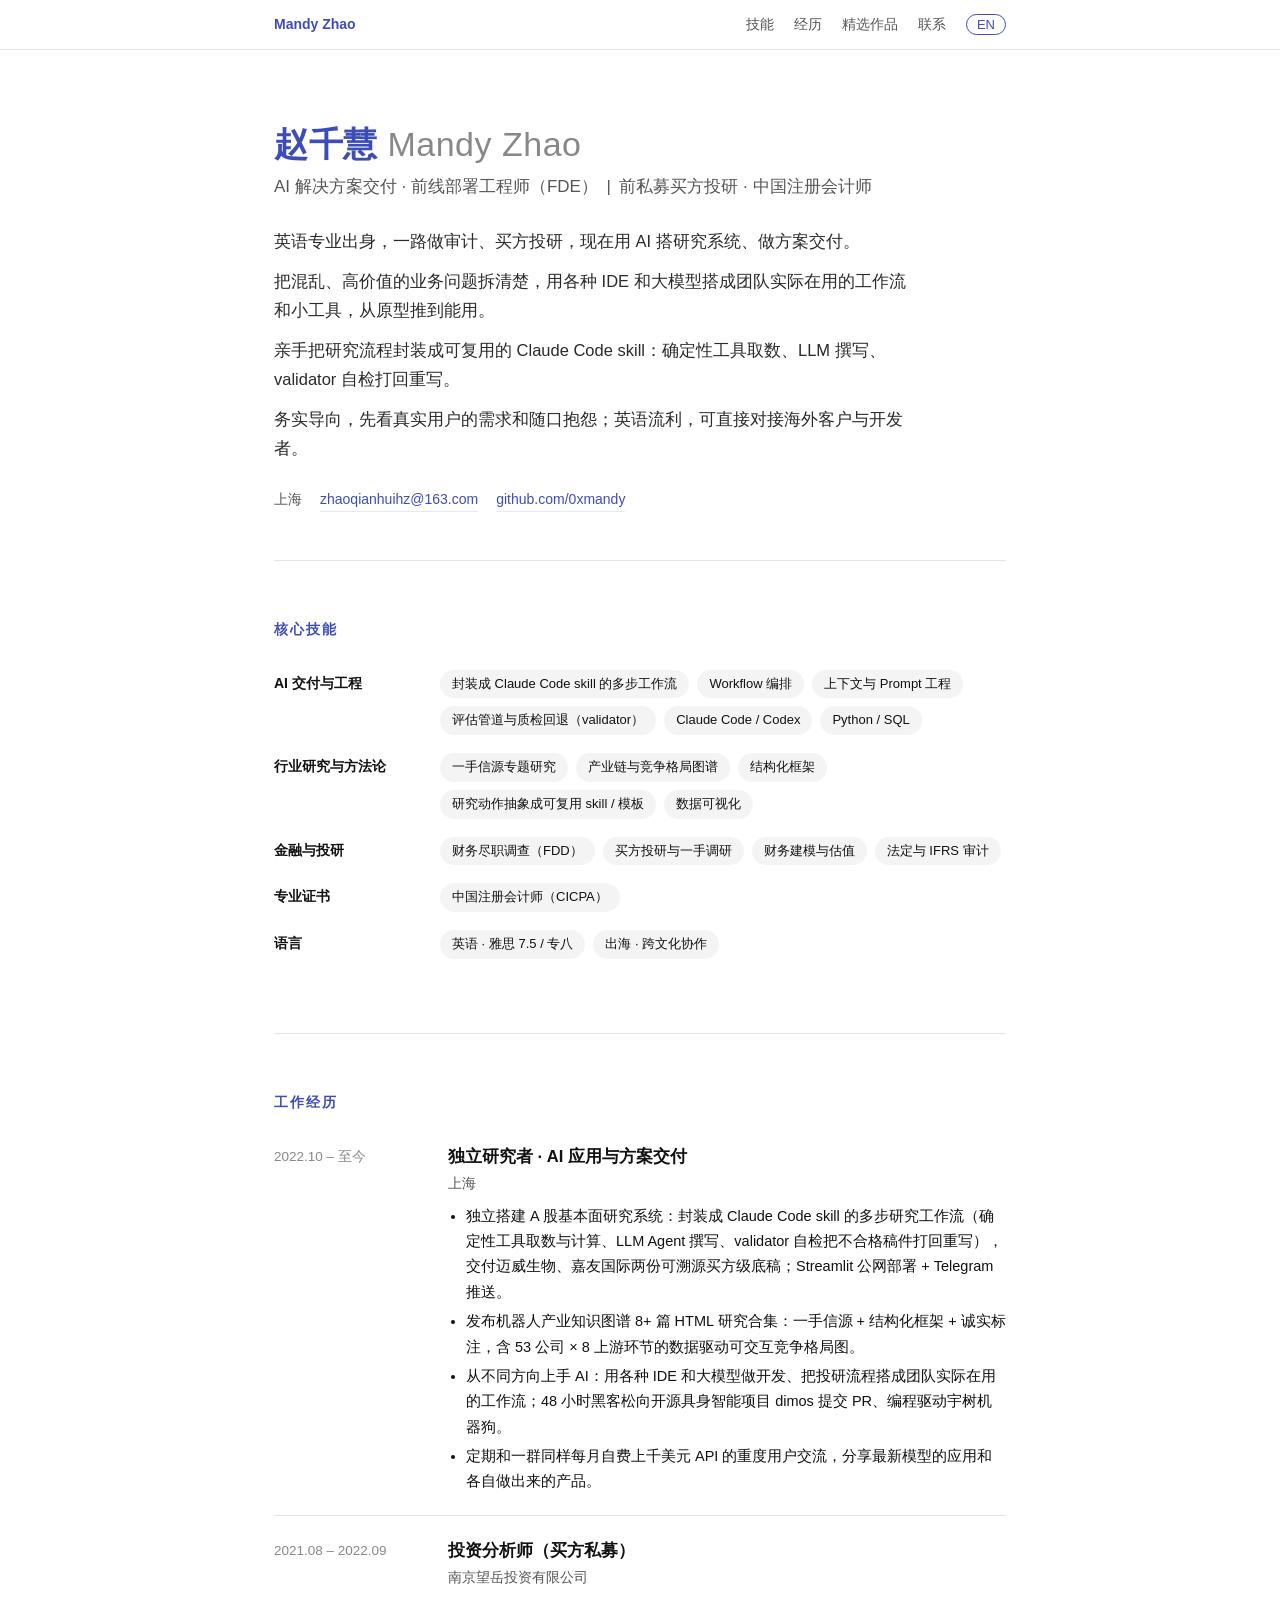
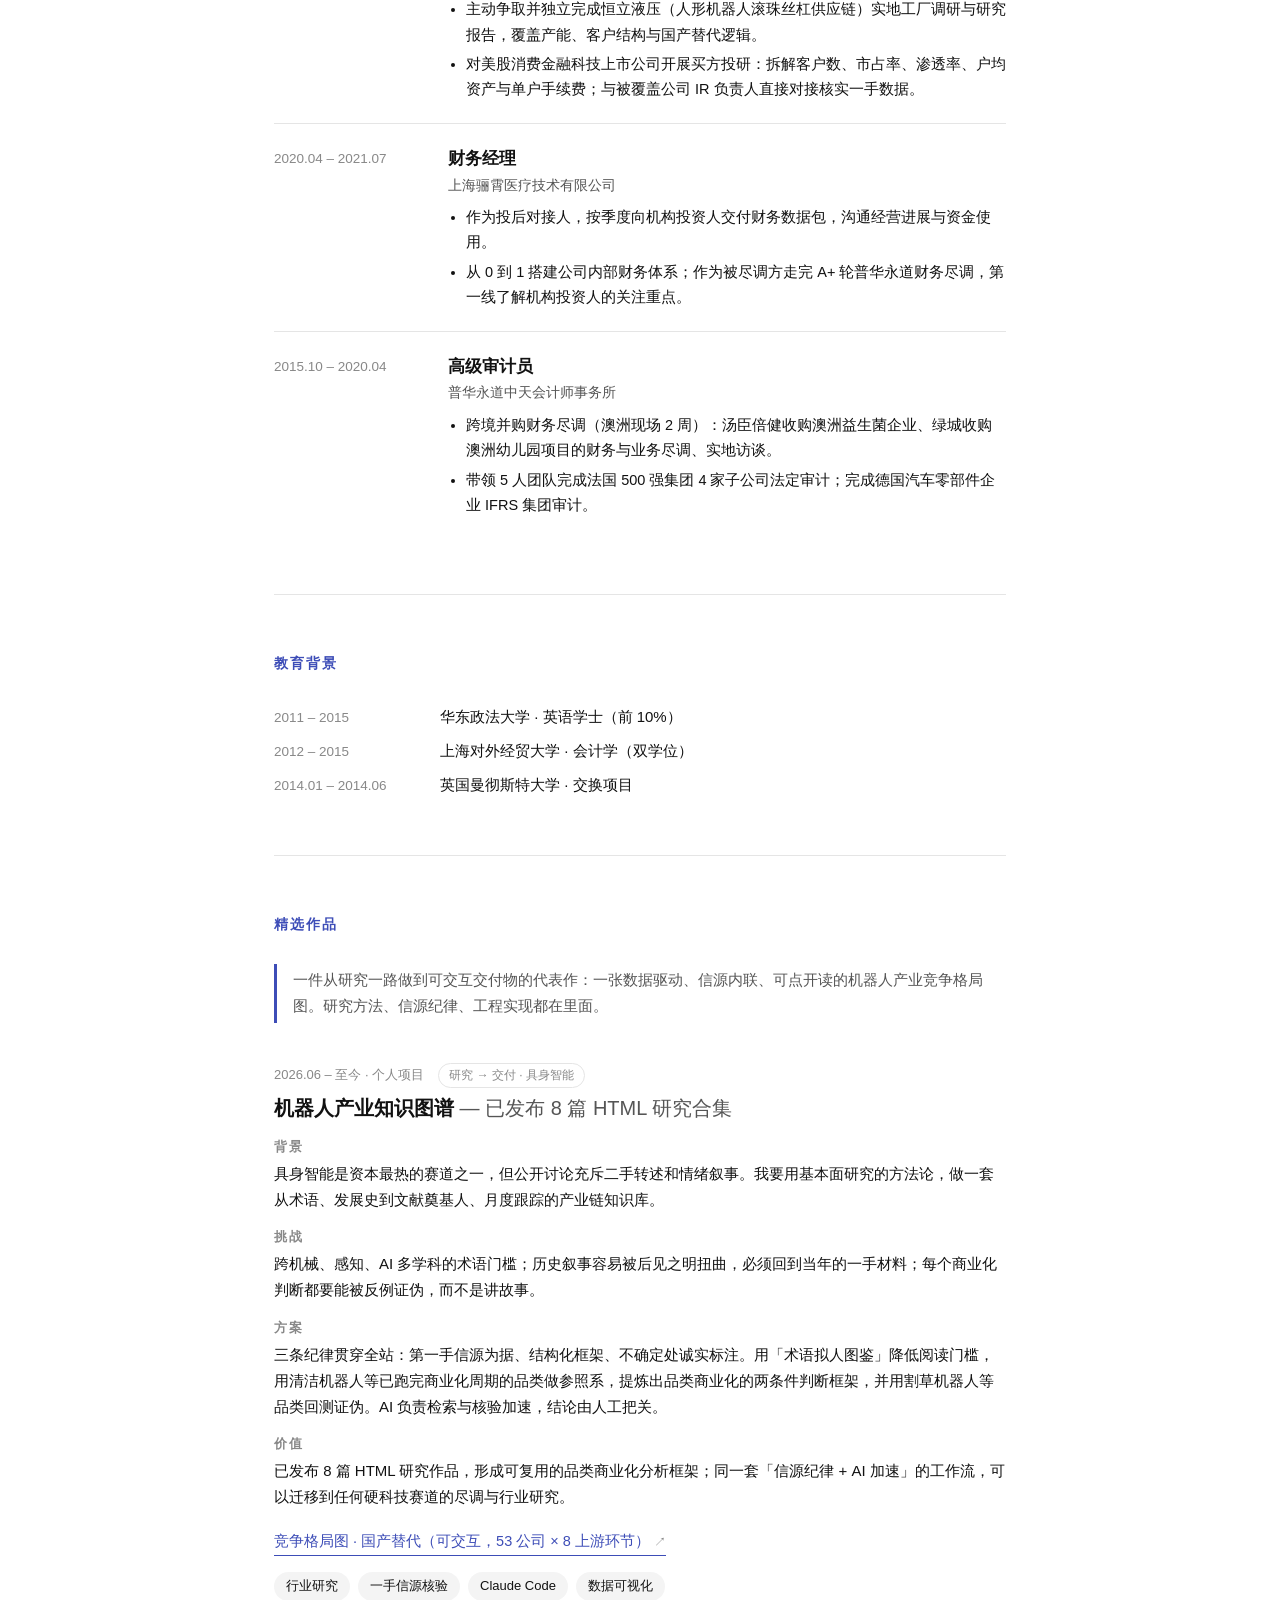
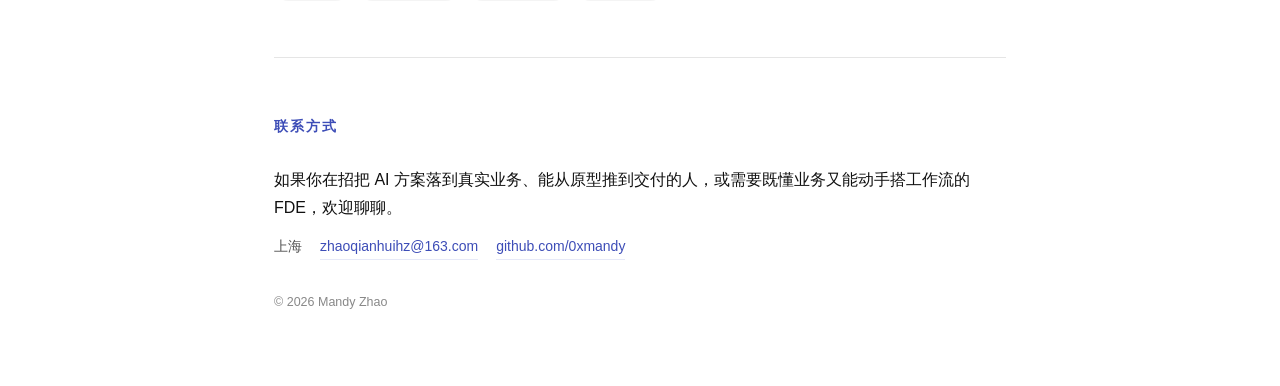
==== fde.html @ 6285a570 "新增 FDE 网页版简历 fde.html：复用现有站骨架/中英切换/Indigo配色，FDE 交付定位，第一段平实陈述，去 crypto/Sign 那条经历" ====
<!DOCTYPE html>
<html lang="zh-CN">
<head>
<meta charset="UTF-8">
<meta name="viewport" content="width=device-width, initial-scale=1.0">
<title>赵千慧 Mandy Zhao — AI 解决方案交付 · 前线部署工程师 FDE</title>
<meta name="description" content="赵千慧 Mandy Zhao — AI 解决方案交付 · 前线部署工程师（FDE） · 中国注册会计师 · 前私募买方投研，把混乱高价值的业务问题落成可交付、可溯源的 AI 方案。">
<style>
  :root {
    --ink: #111;
    --sub: #555;
    --faint: #888;
    --line: #e5e5e5;
    --bg: #fff;
    --chip-bg: #f4f4f4;
    --accent: #3d4db7;
    --accent-soft: #e6e9f7;
  }
  * { margin: 0; padding: 0; box-sizing: border-box; }
  html { scroll-behavior: smooth; }
  body {
    font-family: -apple-system, BlinkMacSystemFont, "Segoe UI", "PingFang SC", "Hiragino Sans GB", "Microsoft YaHei", sans-serif;
    color: var(--ink);
    background: var(--bg);
    line-height: 1.75;
    font-size: 16px;
  }
  /* ---- bilingual toggle ---- */
  body.lang-zh .en { display: none; }
  body.lang-en .zh { display: none; }
  body.lang-en { line-height: 1.6; }

  .wrap { max-width: 780px; margin: 0 auto; padding: 0 24px; }

  /* ---- nav ---- */
  nav {
    position: sticky; top: 0; z-index: 10;
    background: rgba(255,255,255,.92);
    backdrop-filter: blur(8px);
    border-bottom: 1px solid var(--line);
  }
  .nav-inner {
    max-width: 780px; margin: 0 auto; padding: 12px 24px;
    display: flex; align-items: center; gap: 20px;
    font-size: 14px;
  }
  .nav-inner a { color: var(--sub); text-decoration: none; }
  .nav-inner a:hover { color: var(--ink); }
  .nav-name { font-weight: 700; color: var(--ink) !important; margin-right: auto; }
  #langBtn {
    border: 1px solid var(--ink); background: none; cursor: pointer;
    font-size: 13px; padding: 2px 10px; border-radius: 999px;
    font-family: inherit; color: var(--ink);
  }
  #langBtn:hover { background: var(--ink); color: #fff; }

  /* ---- hero ---- */
  header.hero { padding: 72px 0 48px; border-bottom: 1px solid var(--line); }
  .hero h1 { font-size: 34px; letter-spacing: .5px; line-height: 1.3; }
  .hero .role { font-size: 17px; color: var(--sub); margin-top: 6px; }
  .hero .hook { margin-top: 28px; font-size: 21px; font-weight: 650; line-height: 1.5; max-width: 620px; }
  .hero .lines { margin-top: 18px; max-width: 620px; }
  .hero .lines p { margin-top: 6px; font-size: 15.5px; color: var(--sub); }
  .hero .lines p strong { color: var(--ink); font-weight: 600; }
  .contact { margin-top: 24px; font-size: 14px; color: var(--sub); display: flex; flex-wrap: wrap; gap: 8px 18px; }
  .contact a { color: var(--ink); text-decoration: none; border-bottom: 1px solid var(--line); }
  .contact a:hover { border-bottom-color: var(--ink); }

  /* ---- sections ---- */
  section { padding: 56px 0; border-bottom: 1px solid var(--line); }
  h2 { font-size: 14px; font-weight: 700; letter-spacing: 2px; text-transform: uppercase; color: var(--faint); margin-bottom: 28px; }

  /* ---- skills ---- */
  .skill-group { display: flex; gap: 16px; margin-bottom: 18px; align-items: baseline; }
  .skill-label { flex: 0 0 150px; font-size: 14px; font-weight: 600; }
  .chips { display: flex; flex-wrap: wrap; gap: 8px; }
  .chip {
    font-size: 13px; background: var(--chip-bg); border-radius: 999px;
    padding: 3px 12px; color: var(--ink); white-space: nowrap;
  }

  /* ---- portfolio ---- */
  .portfolio-note {
    font-size: 14.5px; color: var(--sub); font-style: normal;
    border-left: 3px solid var(--ink); padding: 4px 0 4px 16px; margin-bottom: 40px;
  }
  .case { margin-bottom: 48px; }
  .case:last-child { margin-bottom: 0; }
  .case-head { display: flex; align-items: baseline; gap: 14px; flex-wrap: wrap; }
  .case-num { font-size: 13px; color: var(--faint); font-variant-numeric: tabular-nums; letter-spacing: 1px; }
  .case-date { font-size: 13px; color: var(--faint); }
  .case-cat { font-size: 12px; color: var(--faint); border: 1px solid var(--line); border-radius: 999px; padding: 1px 10px; }
  .case h3 { font-size: 20px; margin-top: 6px; line-height: 1.45; }
  .case h3 .metric { color: var(--sub); font-weight: 400; }
  .case dl { margin-top: 14px; }
  .case dt {
    font-size: 12.5px; font-weight: 700; letter-spacing: 1.5px; color: var(--faint);
    margin-top: 14px;
  }
  .case dd { margin-top: 2px; font-size: 15px; }
  .case .tags { margin-top: 16px; display: flex; flex-wrap: wrap; gap: 8px; }
  .case .reports { margin-top: 18px; display: flex; flex-wrap: wrap; gap: 10px 22px; }
  .case .reports a {
    font-size: 14.5px; color: var(--ink); text-decoration: none;
    border-bottom: 1px solid var(--ink); padding-bottom: 1px;
  }
  .case .reports a:hover { color: var(--sub); border-bottom-color: var(--sub); }
  .case .reports a .arrow { color: var(--faint); font-size: 12px; }

  /* ---- experience timeline ---- */
  .job { display: flex; gap: 24px; padding: 20px 0; border-top: 1px solid var(--line); }
  .job:first-of-type { border-top: none; padding-top: 0; }
  .job-date { flex: 0 0 150px; font-size: 13.5px; color: var(--faint); font-variant-numeric: tabular-nums; padding-top: 3px; }
  .job-body h3 { font-size: 16.5px; }
  .job-body .org { font-size: 14px; color: var(--sub); }
  .job-body ul { margin-top: 8px; padding-left: 18px; font-size: 14.5px; color: var(--ink); }
  .job-body li { margin-top: 4px; }

  /* ---- education ---- */
  .edu { font-size: 15px; margin-top: 8px; display: flex; gap: 16px; }
  .edu .date { flex: 0 0 150px; font-size: 13.5px; color: var(--faint); padding-top: 2px; font-variant-numeric: tabular-nums; }

  /* ---- footer ---- */
  footer { padding: 56px 0 72px; }
  footer .contact { margin-top: 12px; }
  footer .fin { margin-top: 32px; font-size: 12.5px; color: var(--faint); }

  @media (max-width: 640px) {
    .hero h1 { font-size: 27px; }
    .skill-group { flex-direction: column; gap: 6px; }
    .skill-label { flex: none; }
    .job { flex-direction: column; gap: 4px; }
    .job-date, .edu .date { flex: none; }
    .edu { flex-direction: column; gap: 2px; }
    .nav-inner { gap: 12px; font-size: 13px; overflow-x: auto; }
  }

  /* ---- indigo accent + flat intro (2026-07-18) ---- */
  .hero h1 { color: var(--accent); }
  .nav-name { color: var(--accent) !important; }
  h2 { color: var(--accent); }
  .contact a { color: var(--accent); border-bottom-color: var(--accent-soft); }
  .contact a:hover { border-bottom-color: var(--accent); }
  .nav-inner a:hover { color: var(--accent); }
  .portfolio-note { border-left-color: var(--accent); }
  .case .reports a { color: var(--accent); border-bottom-color: var(--accent); }
  .case .reports a:hover { color: var(--sub); border-bottom-color: var(--sub); }
  #langBtn { border-color: var(--accent); color: var(--accent); }
  #langBtn:hover { background: var(--accent); color: #fff; }
  .hero .intro { margin-top: 26px; max-width: 640px; }
  .hero .intro p { margin-top: 11px; font-size: 16.5px; color: #2a2a2a; }
  .hero .intro p strong { color: var(--accent); font-weight: 600; }
</style>
</head>
<body class="lang-zh">

<nav>
  <div class="nav-inner">
    <a href="#top" class="nav-name">Mandy Zhao</a>
    <a href="#skills"><span class="zh">技能</span><span class="en">Skills</span></a>
    <a href="#experience"><span class="zh">经历</span><span class="en">Experience</span></a>
    <a href="#portfolio"><span class="zh">精选作品</span><span class="en">Work</span></a>
    <a href="#contact"><span class="zh">联系</span><span class="en">Contact</span></a>
    <button id="langBtn" onclick="toggleLang()">EN</button>
  </div>
</nav>

<div class="wrap" id="top">

  <!-- ================= HERO ================= -->
  <header class="hero">
    <h1><span class="zh">赵千慧</span><span class="en">Mandy Zhao</span> <span style="color:var(--faint);font-weight:400"><span class="zh">Mandy Zhao</span><span class="en">(Qianhui)</span></span></h1>
    <p class="role">
      <span class="zh">AI 解决方案交付 · 前线部署工程师（FDE）&ensp;|&ensp;前私募买方投研 · 中国注册会计师</span>
      <span class="en">AI Solution Delivery · Forward-Deployed Engineer (FDE)&ensp;|&ensp;ex-PE Buy-Side Research · CPA (China)</span>
    </p>
    <div class="intro">
      <p>
        <span class="zh">英语专业出身，一路做审计、买方投研，现在用 AI 搭研究系统、做方案交付。</span>
        <span class="en">An English major who moved from audit and buy-side research into building research systems and delivering AI solutions.</span>
      </p>
      <p>
        <span class="zh">把混乱、高价值的业务问题拆清楚，用各种 IDE 和大模型搭成团队实际在用的工作流和小工具，从原型推到能用。</span>
        <span class="en">I break messy, high-value business problems down, and use various IDEs and LLMs to build workflows and small tools a team actually uses — from prototype to something usable.</span>
      </p>
      <p>
        <span class="zh">亲手把研究流程封装成可复用的 Claude Code skill：确定性工具取数、LLM 撰写、validator 自检打回重写。</span>
        <span class="en">I package research processes into reusable Claude Code skills: deterministic tools for data, LLM agents for drafting, and a validator that sends weak drafts back for rewrite.</span>
      </p>
      <p>
        <span class="zh">务实导向，先看真实用户的需求和随口抱怨；英语流利，可直接对接海外客户与开发者。</span>
        <span class="en">Pragmatic by default — I start from real users' needs and offhand gripes; fluent English, engaging overseas clients and developers directly.</span>
      </p>
    </div>
    <div class="contact">
      <span><span class="zh">上海</span><span class="en">Shanghai</span></span>
      <a class="email-link" data-u="zhaoqianhuihz" data-d="163.com" href="#">zhaoqianhuihz (at) 163 (dot) com</a>
      <a href="https://github.com/0xmandy" target="_blank" rel="noopener">github.com/0xmandy</a>
    </div>
  </header>

  <!-- ================= SKILLS ================= -->
  <section id="skills">
    <h2><span class="zh">核心技能</span><span class="en">Core Skills</span></h2>
    <div class="skill-group">
      <div class="skill-label"><span class="zh">AI 交付与工程</span><span class="en">AI Delivery &amp; Engineering</span></div>
      <div class="chips">
        <span class="chip"><span class="zh">封装成 Claude Code skill 的多步工作流</span><span class="en">Multi-Step Workflows as Claude Code Skills</span></span>
        <span class="chip"><span class="zh">Workflow 编排</span><span class="en">Workflow Orchestration</span></span>
        <span class="chip"><span class="zh">上下文与 Prompt 工程</span><span class="en">Context &amp; Prompt Engineering</span></span>
        <span class="chip"><span class="zh">评估管道与质检回退（validator）</span><span class="en">Eval Pipelines &amp; Quality Gates (validator)</span></span>
        <span class="chip">Claude Code / Codex</span>
        <span class="chip">Python / SQL</span>
      </div>
    </div>
    <div class="skill-group">
      <div class="skill-label"><span class="zh">行业研究与方法论</span><span class="en">Research &amp; Methodology</span></div>
      <div class="chips">
        <span class="chip"><span class="zh">一手信源专题研究</span><span class="en">First-Hand Thematic Research</span></span>
        <span class="chip"><span class="zh">产业链与竞争格局图谱</span><span class="en">Industry-Chain &amp; Landscape Mapping</span></span>
        <span class="chip"><span class="zh">结构化框架</span><span class="en">Structured Frameworks</span></span>
        <span class="chip"><span class="zh">研究动作抽象成可复用 skill / 模板</span><span class="en">Research → Reusable Skills / Templates</span></span>
        <span class="chip"><span class="zh">数据可视化</span><span class="en">Data Visualization</span></span>
      </div>
    </div>
    <div class="skill-group">
      <div class="skill-label"><span class="zh">金融与投研</span><span class="en">Finance &amp; Research</span></div>
      <div class="chips">
        <span class="chip"><span class="zh">财务尽职调查（FDD）</span><span class="en">Financial Due Diligence (FDD)</span></span>
        <span class="chip"><span class="zh">买方投研与一手调研</span><span class="en">Buy-Side Research &amp; Field Work</span></span>
        <span class="chip"><span class="zh">财务建模与估值</span><span class="en">Financial Modeling &amp; Valuation</span></span>
        <span class="chip"><span class="zh">法定与 IFRS 审计</span><span class="en">Statutory &amp; IFRS Audit</span></span>
      </div>
    </div>
    <div class="skill-group">
      <div class="skill-label"><span class="zh">专业证书</span><span class="en">Certification</span></div>
      <div class="chips">
        <span class="chip"><span class="zh">中国注册会计师（CICPA）</span><span class="en">CPA (China / CICPA)</span></span>
      </div>
    </div>
    <div class="skill-group">
      <div class="skill-label"><span class="zh">语言</span><span class="en">Languages</span></div>
      <div class="chips">
        <span class="chip"><span class="zh">英语 · 雅思 7.5 / 专八</span><span class="en">English · IELTS 7.5 / TEM-8</span></span>
        <span class="chip"><span class="zh">出海 · 跨文化协作</span><span class="en">Going-Global · Cross-Cultural</span></span>
      </div>
    </div>
  </section>

  <!-- ================= EXPERIENCE ================= -->
  <section id="experience">
    <h2><span class="zh">工作经历</span><span class="en">Experience</span></h2>

    <div class="job">
      <div class="job-date">2022.10 – <span class="zh">至今</span><span class="en">Present</span></div>
      <div class="job-body">
        <h3><span class="zh">独立研究者 · AI 应用与方案交付</span><span class="en">Independent Researcher · Applied AI &amp; Solution Delivery</span></h3>
        <div class="org"><span class="zh">上海</span><span class="en">Shanghai</span></div>
        <ul>
          <li><span class="zh">独立搭建 A 股基本面研究系统：封装成 Claude Code skill 的多步研究工作流（确定性工具取数与计算、LLM Agent 撰写、validator 自检把不合格稿件打回重写），交付迈威生物、嘉友国际两份可溯源买方级底稿；Streamlit 公网部署 + Telegram 推送。</span><span class="en">Built an A-share fundamental research system solo — a multi-step workflow packaged as Claude Code skills (deterministic tools for data & computation, LLM agents for drafting, a validator that sends substandard drafts back for rewrite), delivering two traceable buy-side fact sheets (Mabwell, Jiayou International); deployed on a public Streamlit dashboard with Telegram push.</span></li>
          <li><span class="zh">发布机器人产业知识图谱 8+ 篇 HTML 研究合集：一手信源 + 结构化框架 + 诚实标注，含 53 公司 × 8 上游环节的数据驱动可交互竞争格局图。</span><span class="en">Published 8+ HTML research pieces on the robotics industry knowledge atlas — first-hand sources, structured frameworks, honest flagging — including a data-driven interactive competitive-landscape map (53 companies × 8 upstream segments).</span></li>
          <li><span class="zh">从不同方向上手 AI：用各种 IDE 和大模型做开发、把投研流程搭成团队实际在用的工作流；48 小时黑客松向开源具身智能项目 dimos 提交 PR、编程驱动宇树机器狗。</span><span class="en">Approach AI from several angles — build with various IDEs and LLMs, turn research processes into workflows a team actually uses; contributed a PR to open-source embodied-AI project dimos at a 48-hour hackathon, programming a Unitree robot dog.</span></li>
          <li><span class="zh">定期和一群同样每月自费上千美元 API 的重度用户交流，分享最新模型的应用和各自做出来的产品。</span><span class="en">Regularly trade notes with a group of heavy users who, like me, spend over US$1,000/month on API out of pocket — sharing applications of the latest models and the products each of us builds.</span></li>
        </ul>
      </div>
    </div>

    <div class="job">
      <div class="job-date">2021.08 – 2022.09</div>
      <div class="job-body">
        <h3><span class="zh">投资分析师（买方私募）</span><span class="en">Investment Analyst (Buy-side PE)</span></h3>
        <div class="org"><span class="zh">南京望岳投资有限公司</span><span class="en">Nanjing Wangyue Investment Co., Ltd.</span></div>
        <ul>
          <li><span class="zh">主动争取并独立完成恒立液压（人形机器人滚珠丝杠供应链）实地工厂调研与研究报告，覆盖产能、客户结构与国产替代逻辑。</span><span class="en">Initiated and independently led factory field research and a full report on Hengli Hydraulic (ball-screw supplier in the humanoid-robot supply chain) — capacity, customer mix, and import-substitution logic.</span></li>
          <li><span class="zh">对美股消费金融科技上市公司开展买方投研：拆解客户数、市占率、渗透率、户均资产与单户手续费；与被覆盖公司 IR 负责人直接对接核实一手数据。</span><span class="en">Buy-side research on a US-listed consumer-fintech firm — client count, market share, penetration, AUA, and per-account commission; worked directly with the company's IR lead to verify first-hand data.</span></li>
        </ul>
      </div>
    </div>

    <div class="job">
      <div class="job-date">2020.04 – 2021.07</div>
      <div class="job-body">
        <h3><span class="zh">财务经理</span><span class="en">Finance Manager</span></h3>
        <div class="org"><span class="zh">上海骊霄医疗技术有限公司</span><span class="en">Shanghai Lixiao Medical Technology Co., Ltd.</span></div>
        <ul>
          <li><span class="zh">作为投后对接人，按季度向机构投资人交付财务数据包，沟通经营进展与资金使用。</span><span class="en">Post-investment liaison — delivered quarterly data packages to institutional investors, reporting operating progress and use of funds.</span></li>
          <li><span class="zh">从 0 到 1 搭建公司内部财务体系；作为被尽调方走完 A+ 轮普华永道财务尽调，第一线了解机构投资人的关注重点。</span><span class="en">Built the finance function from scratch; navigated the company's A+ round PwC FDD from the subject side, seeing first-hand what institutional investors scrutinize.</span></li>
        </ul>
      </div>
    </div>

    <div class="job">
      <div class="job-date">2015.10 – 2020.04</div>
      <div class="job-body">
        <h3><span class="zh">高级审计员</span><span class="en">Senior Auditor</span></h3>
        <div class="org"><span class="zh">普华永道中天会计师事务所</span><span class="en">PricewaterhouseCoopers Zhongtian LLP</span></div>
        <ul>
          <li><span class="zh">跨境并购财务尽调（澳洲现场 2 周）：汤臣倍健收购澳洲益生菌企业、绿城收购澳洲幼儿园项目的财务与业务尽调、实地访谈。</span><span class="en">Cross-border M&amp;A FDD (2 weeks on-site in Australia): financial/business DD and field interviews for BY-Health's probiotics acquisition and Greentown's kindergarten acquisition.</span></li>
          <li><span class="zh">带领 5 人团队完成法国 500 强集团 4 家子公司法定审计；完成德国汽车零部件企业 IFRS 集团审计。</span><span class="en">Led a 5-person team auditing 4 subsidiaries of a French Fortune 500 group; delivered the IFRS group audit of a German automotive-components company.</span></li>
        </ul>
      </div>
    </div>
  </section>

  <!-- ================= EDUCATION ================= -->
  <section id="education">
    <h2><span class="zh">教育背景</span><span class="en">Education</span></h2>
    <div class="edu">
      <div class="date">2011 – 2015</div>
      <div><span class="zh">华东政法大学 · 英语学士（前 10%）</span><span class="en">East China University of Political Science and Law · B.A. in English (Top 10%)</span></div>
    </div>
    <div class="edu">
      <div class="date">2012 – 2015</div>
      <div><span class="zh">上海对外经贸大学 · 会计学（双学位）</span><span class="en">Shanghai University of International Business and Economics · B.A. in Accounting (Dual Degree)</span></div>
    </div>
    <div class="edu">
      <div class="date">2014.01 – 2014.06</div>
      <div><span class="zh">英国曼彻斯特大学 · 交换项目</span><span class="en">University of Manchester, UK · Exchange Programme</span></div>
    </div>
  </section>

  <!-- ================= PORTFOLIO ================= -->
  <section id="portfolio">
    <h2><span class="zh">精选作品</span><span class="en">Selected Work</span></h2>

    <p class="portfolio-note">
      <span class="zh">一件从研究一路做到可交互交付物的代表作：一张数据驱动、信源内联、可点开读的机器人产业竞争格局图。研究方法、信源纪律、工程实现都在里面。</span>
      <span class="en">One representative piece taken all the way from research to a shipped interactive artifact: a data-driven, source-inlined, clickable map of the robotics industry's competitive landscape — research method, source discipline, and engineering in one.</span>
    </p>

    <!-- 机器人产业知识图谱（唯一精选作品） -->
    <article class="case">
      <div class="case-head">
        <span class="case-date">2026.06 – <span class="zh">至今</span><span class="en">Present</span> · <span class="zh">个人项目</span><span class="en">Personal Project</span></span>
        <span class="case-cat"><span class="zh">研究 → 交付 · 具身智能</span><span class="en">Research → Delivery · Embodied AI</span></span>
      </div>
      <h3>
        <span class="zh">机器人产业知识图谱 <span class="metric">— 已发布 8 篇 HTML 研究合集</span></span>
        <span class="en">Robotics Industry Knowledge Atlas <span class="metric">— 8 published HTML research pieces</span></span>
      </h3>
      <dl>
        <dt><span class="zh">背景</span><span class="en">BACKGROUND</span></dt>
        <dd>
          <span class="zh">具身智能是资本最热的赛道之一，但公开讨论充斥二手转述和情绪叙事。我要用基本面研究的方法论，做一套从术语、发展史到文献奠基人、月度跟踪的产业链知识库。</span>
          <span class="en">Embodied AI is one of the hottest sectors in venture capital, yet public discussion is full of second-hand retellings and hype. I set out to apply fundamental-research methodology to build an industry knowledge base spanning terminology, category histories, foundational literature, and monthly tracking.</span>
        </dd>
        <dt><span class="zh">挑战</span><span class="en">CHALLENGE</span></dt>
        <dd>
          <span class="zh">跨机械、感知、AI 多学科的术语门槛；历史叙事容易被后见之明扭曲，必须回到当年的一手材料；每个商业化判断都要能被反例证伪，而不是讲故事。</span>
          <span class="en">Terminology cuts across mechanics, perception, and AI; historical narratives get distorted by hindsight, so claims must trace back to primary materials from the time; and every commercialization judgment has to survive falsification against counterexamples — not just tell a good story.</span>
        </dd>
        <dt><span class="zh">方案</span><span class="en">SOLUTION</span></dt>
        <dd>
          <span class="zh">三条纪律贯穿全站：第一手信源为据、结构化框架、不确定处诚实标注。用「术语拟人图鉴」降低阅读门槛，用清洁机器人等已跑完商业化周期的品类做参照系，提炼出品类商业化的两条件判断框架，并用割草机器人等品类回测证伪。AI 负责检索与核验加速，结论由人工把关。</span>
          <span class="en">Three disciplines run through the whole site: first-hand sources only, structured frameworks, and honest flagging of uncertainty. A "personified terminology field guide" lowers the reading barrier; categories that have completed their commercialization cycle (e.g. cleaning robots) serve as reference systems, distilled into a two-condition framework for category commercialization — back-tested for falsification against categories like robotic lawn mowers. AI accelerates retrieval and verification; conclusions stay human-vetted.</span>
        </dd>
        <dt><span class="zh">价值</span><span class="en">IMPACT</span></dt>
        <dd>
          <span class="zh">已发布 8 篇 HTML 研究作品，形成可复用的品类商业化分析框架；同一套「信源纪律 + AI 加速」的工作流，可以迁移到任何硬科技赛道的尽调与行业研究。</span>
          <span class="en">Eight HTML research pieces published, plus a reusable framework for analyzing category commercialization; the same "source discipline + AI acceleration" workflow transfers to due diligence and industry research in any hard-tech sector.</span>
        </dd>
      </dl>
      <div class="reports">
        <a href="reports/robotics/competitive-landscape.html" target="_blank" rel="noopener"><span class="zh">竞争格局图 · 国产替代（可交互，53 公司 × 8 上游环节）</span><span class="en">Competitive Landscape · Import Substitution (interactive, 53 companies × 8 upstream nodes)</span> <span class="arrow">↗</span></a>
      </div>
      <div class="tags">
        <span class="chip"><span class="zh">行业研究</span><span class="en">Industry Research</span></span>
        <span class="chip"><span class="zh">一手信源核验</span><span class="en">Primary-Source Verification</span></span>
        <span class="chip">Claude Code</span>
        <span class="chip"><span class="zh">数据可视化</span><span class="en">Data Visualization</span></span>
      </div>
    </article>

  </section>

  <!-- ================= FOOTER / CONTACT ================= -->
  <footer id="contact">
    <h2><span class="zh">联系方式</span><span class="en">Get in Touch</span></h2>
    <p>
      <span class="zh">如果你在招把 AI 方案落到真实业务、能从原型推到交付的人，或需要既懂业务又能动手搭工作流的 FDE，欢迎聊聊。</span>
      <span class="en">If you're hiring someone who lands AI solutions in real business and drives them from prototype to delivery — an FDE who understands the business and can build the workflow hands-on — I'd love to talk.</span>
    </p>
    <div class="contact">
      <span><span class="zh">上海</span><span class="en">Shanghai</span></span>
      <a class="email-link" data-u="zhaoqianhuihz" data-d="163.com" href="#">zhaoqianhuihz (at) 163 (dot) com</a>
      <a href="https://github.com/0xmandy" target="_blank" rel="noopener">github.com/0xmandy</a>
    </div>
    <p class="fin">© 2026 Mandy Zhao</p>
  </footer>

</div>

<script>
// 运行时拼接邮箱：静态源码不含明文地址，规避爬虫抓取
document.querySelectorAll('.email-link').forEach(function (a) {
  var addr = a.dataset.u + '@' + a.dataset.d;
  a.href = 'mailto:' + addr;
  a.textContent = addr;
});

function toggleLang() {
  const body = document.body;
  const btn = document.getElementById('langBtn');
  if (body.classList.contains('lang-zh')) {
    body.classList.replace('lang-zh', 'lang-en');
    btn.textContent = '中';
    document.documentElement.lang = 'en';
  } else {
    body.classList.replace('lang-en', 'lang-zh');
    btn.textContent = 'EN';
    document.documentElement.lang = 'zh-CN';
  }
}
</script>
</body>
</html>
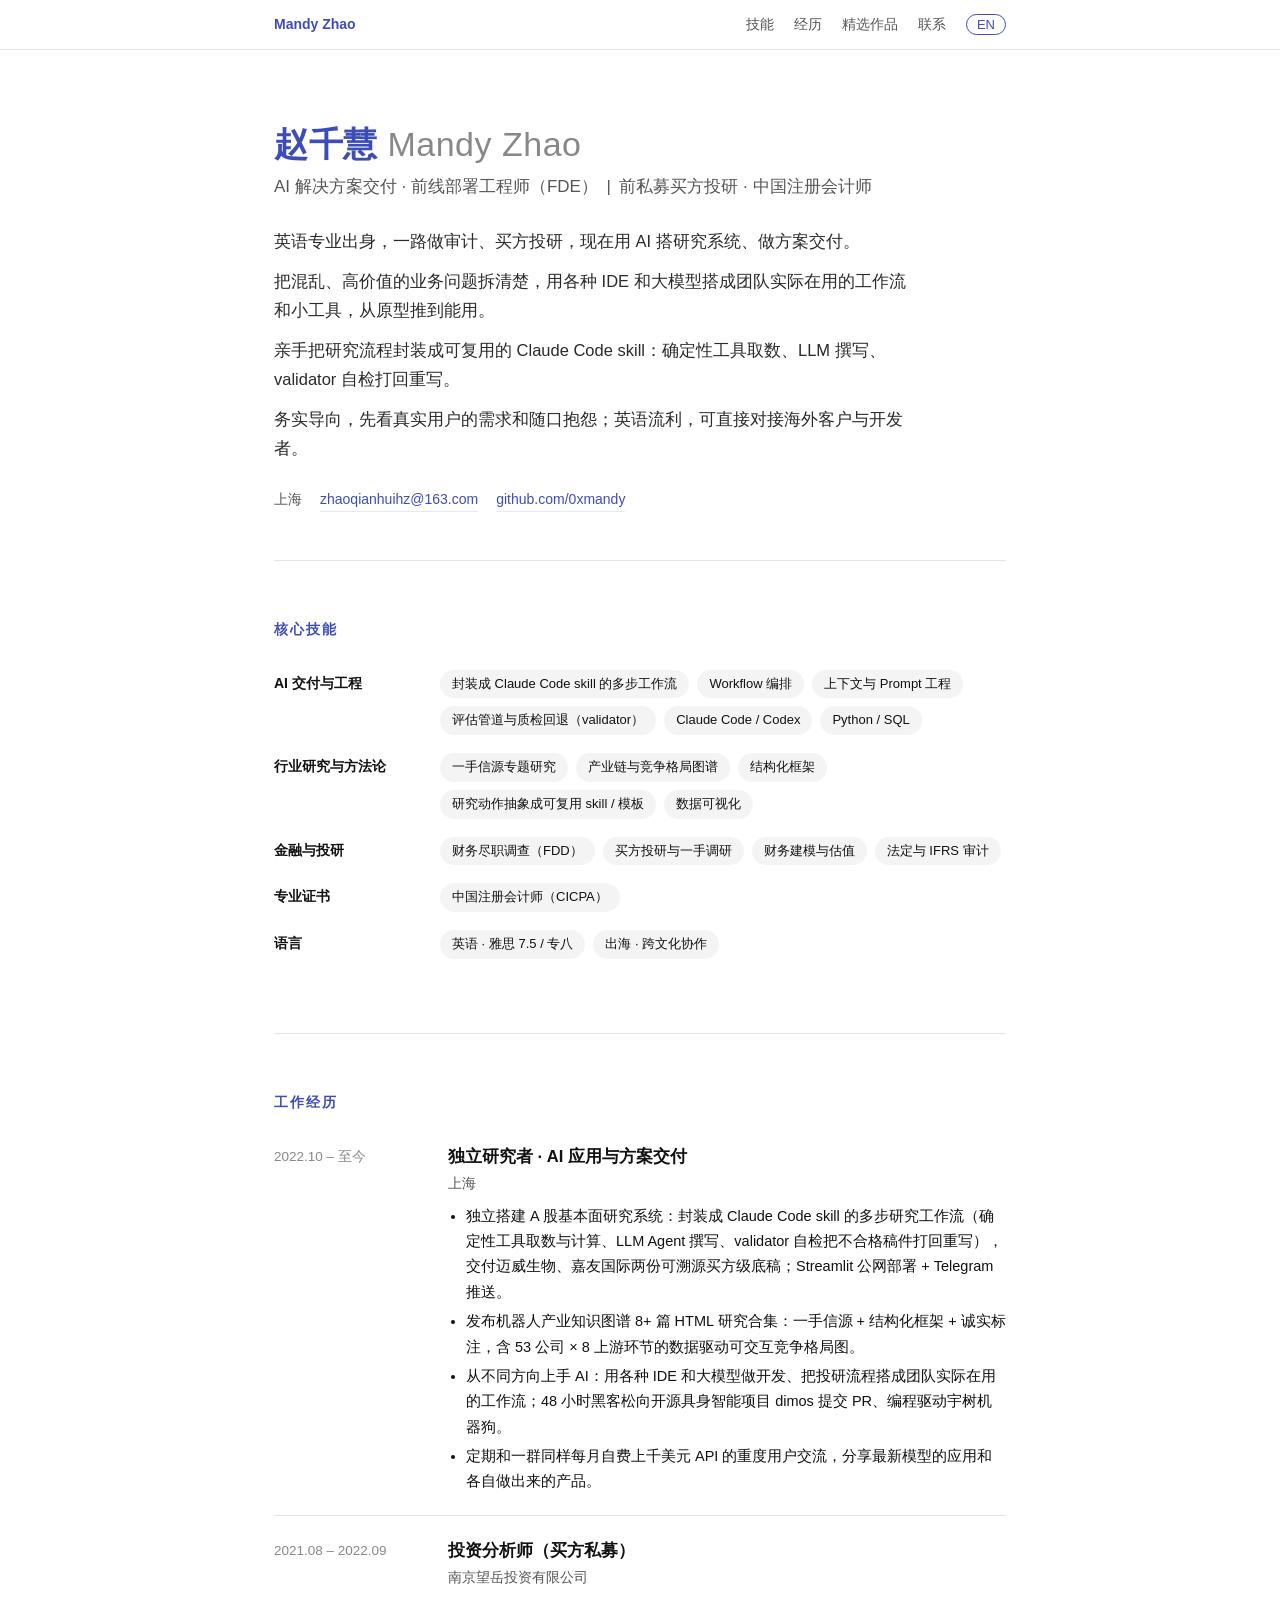
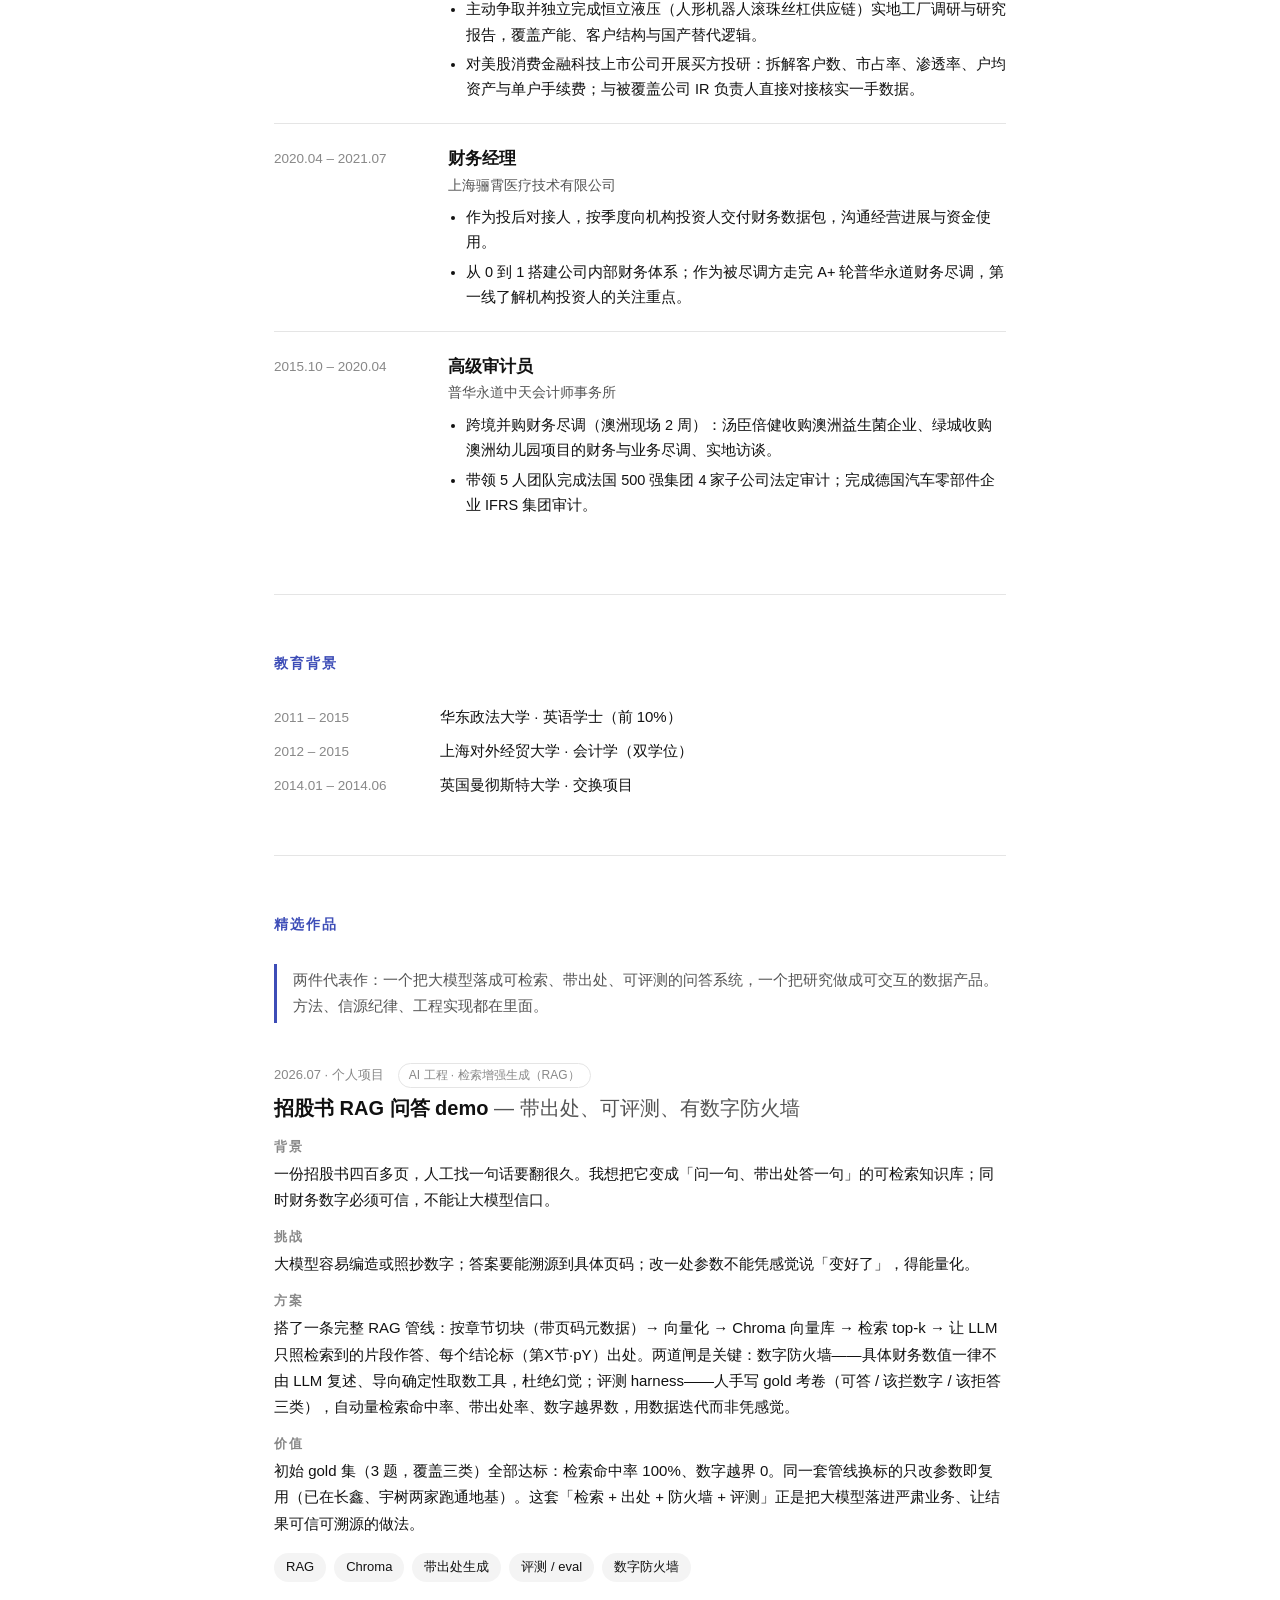
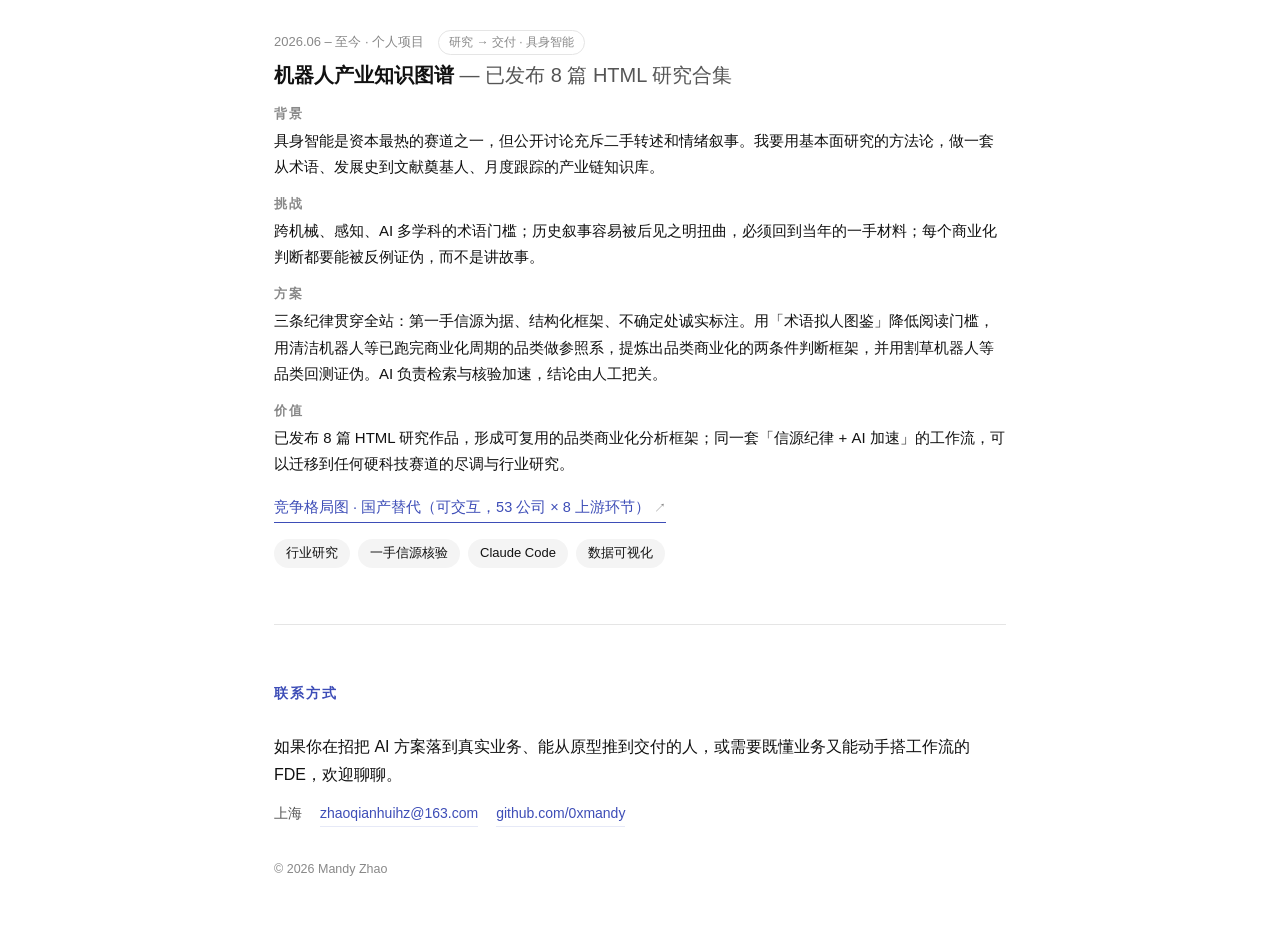
==== commit d199ab86: "fde.html 精选作品加招股书 RAG demo 案例(带出处/数字防火墙/评测harness,gold集3/3,honest MVP scope)" ====
--- a/fde.html
+++ b/fde.html
@@ -324,11 +324,52 @@
     <h2><span class="zh">精选作品</span><span class="en">Selected Work</span></h2>
 
     <p class="portfolio-note">
-      <span class="zh">一件从研究一路做到可交互交付物的代表作：一张数据驱动、信源内联、可点开读的机器人产业竞争格局图。研究方法、信源纪律、工程实现都在里面。</span>
-      <span class="en">One representative piece taken all the way from research to a shipped interactive artifact: a data-driven, source-inlined, clickable map of the robotics industry's competitive landscape — research method, source discipline, and engineering in one.</span>
+      <span class="zh">两件代表作：一个把大模型落成可检索、带出处、可评测的问答系统，一个把研究做成可交互的数据产品。方法、信源纪律、工程实现都在里面。</span>
+      <span class="en">Two representative pieces: one lands an LLM into a retrievable, citation-grounded, measurable Q&amp;A system; the other turns research into an interactive data product — method, source discipline, and engineering in each.</span>
     </p>
 
-    <!-- 机器人产业知识图谱（唯一精选作品） -->
+    <!-- 招股书 RAG 问答 demo -->
+    <article class="case">
+      <div class="case-head">
+        <span class="case-date">2026.07 · <span class="zh">个人项目</span><span class="en">Personal Project</span></span>
+        <span class="case-cat"><span class="zh">AI 工程 · 检索增强生成（RAG）</span><span class="en">AI Engineering · Retrieval-Augmented Generation</span></span>
+      </div>
+      <h3>
+        <span class="zh">招股书 RAG 问答 demo <span class="metric">— 带出处、可评测、有数字防火墙</span></span>
+        <span class="en">Prospectus RAG Q&amp;A Demo <span class="metric">— cited, measurable, with a number firewall</span></span>
+      </h3>
+      <dl>
+        <dt><span class="zh">背景</span><span class="en">BACKGROUND</span></dt>
+        <dd>
+          <span class="zh">一份招股书四百多页，人工找一句话要翻很久。我想把它变成「问一句、带出处答一句」的可检索知识库；同时财务数字必须可信，不能让大模型信口。</span>
+          <span class="en">A prospectus runs 400+ pages; finding one sentence by hand takes ages. I wanted to turn it into a retrievable knowledge base that answers a question with its source attached — while keeping financial figures trustworthy, never left to the model to guess.</span>
+        </dd>
+        <dt><span class="zh">挑战</span><span class="en">CHALLENGE</span></dt>
+        <dd>
+          <span class="zh">大模型容易编造或照抄数字；答案要能溯源到具体页码；改一处参数不能凭感觉说「变好了」，得能量化。</span>
+          <span class="en">LLMs tend to fabricate or blindly copy numbers; answers must trace back to a specific page; and tweaking one parameter can't be called "better" on a hunch — it has to be measured.</span>
+        </dd>
+        <dt><span class="zh">方案</span><span class="en">SOLUTION</span></dt>
+        <dd>
+          <span class="zh">搭了一条完整 RAG 管线：按章节切块（带页码元数据）→ 向量化 → Chroma 向量库 → 检索 top-k → 让 LLM 只照检索到的片段作答、每个结论标（第X节·pY）出处。两道闸是关键：数字防火墙——具体财务数值一律不由 LLM 复述、导向确定性取数工具，杜绝幻觉；评测 harness——人手写 gold 考卷（可答 / 该拦数字 / 该拒答三类），自动量检索命中率、带出处率、数字越界数，用数据迭代而非凭感觉。</span>
+          <span class="en">Built a full RAG pipeline: section-aware chunking (with page metadata) → embeddings → a Chroma vector store → top-k retrieval → an LLM answering only from retrieved fragments, each conclusion tagged with its source (§X·pY). Two gates matter most: a number firewall — specific financial figures are never restated by the LLM but routed to a deterministic data tool, killing hallucination; and an eval harness — a hand-written gold set (answerable / number-firewall / out-of-doc) that auto-measures retrieval hit-rate, citation rate, and number-leakage, so iteration is driven by data, not feel.</span>
+        </dd>
+        <dt><span class="zh">价值</span><span class="en">IMPACT</span></dt>
+        <dd>
+          <span class="zh">初始 gold 集（3 题，覆盖三类）全部达标：检索命中率 100%、数字越界 0。同一套管线换标的只改参数即复用（已在长鑫、宇树两家跑通地基）。这套「检索 + 出处 + 防火墙 + 评测」正是把大模型落进严肃业务、让结果可信可溯源的做法。</span>
+          <span class="en">On the initial gold set (3 questions across all three types): 100% retrieval hit-rate, zero number-leakage, all passing. The same pipeline transfers to a new target by changing parameters (foundations run on two prospectuses so far). This "retrieval + citation + firewall + eval" pattern is exactly how you land an LLM into serious business with trustworthy, traceable output.</span>
+        </dd>
+      </dl>
+      <div class="tags">
+        <span class="chip">RAG</span>
+        <span class="chip">Chroma</span>
+        <span class="chip"><span class="zh">带出处生成</span><span class="en">Citation-Grounded Generation</span></span>
+        <span class="chip"><span class="zh">评测 / eval</span><span class="en">Eval Harness</span></span>
+        <span class="chip"><span class="zh">数字防火墙</span><span class="en">Number Firewall</span></span>
+      </div>
+    </article>
+
+    <!-- 机器人产业知识图谱 -->
     <article class="case">
       <div class="case-head">
         <span class="case-date">2026.06 – <span class="zh">至今</span><span class="en">Present</span> · <span class="zh">个人项目</span><span class="en">Personal Project</span></span>
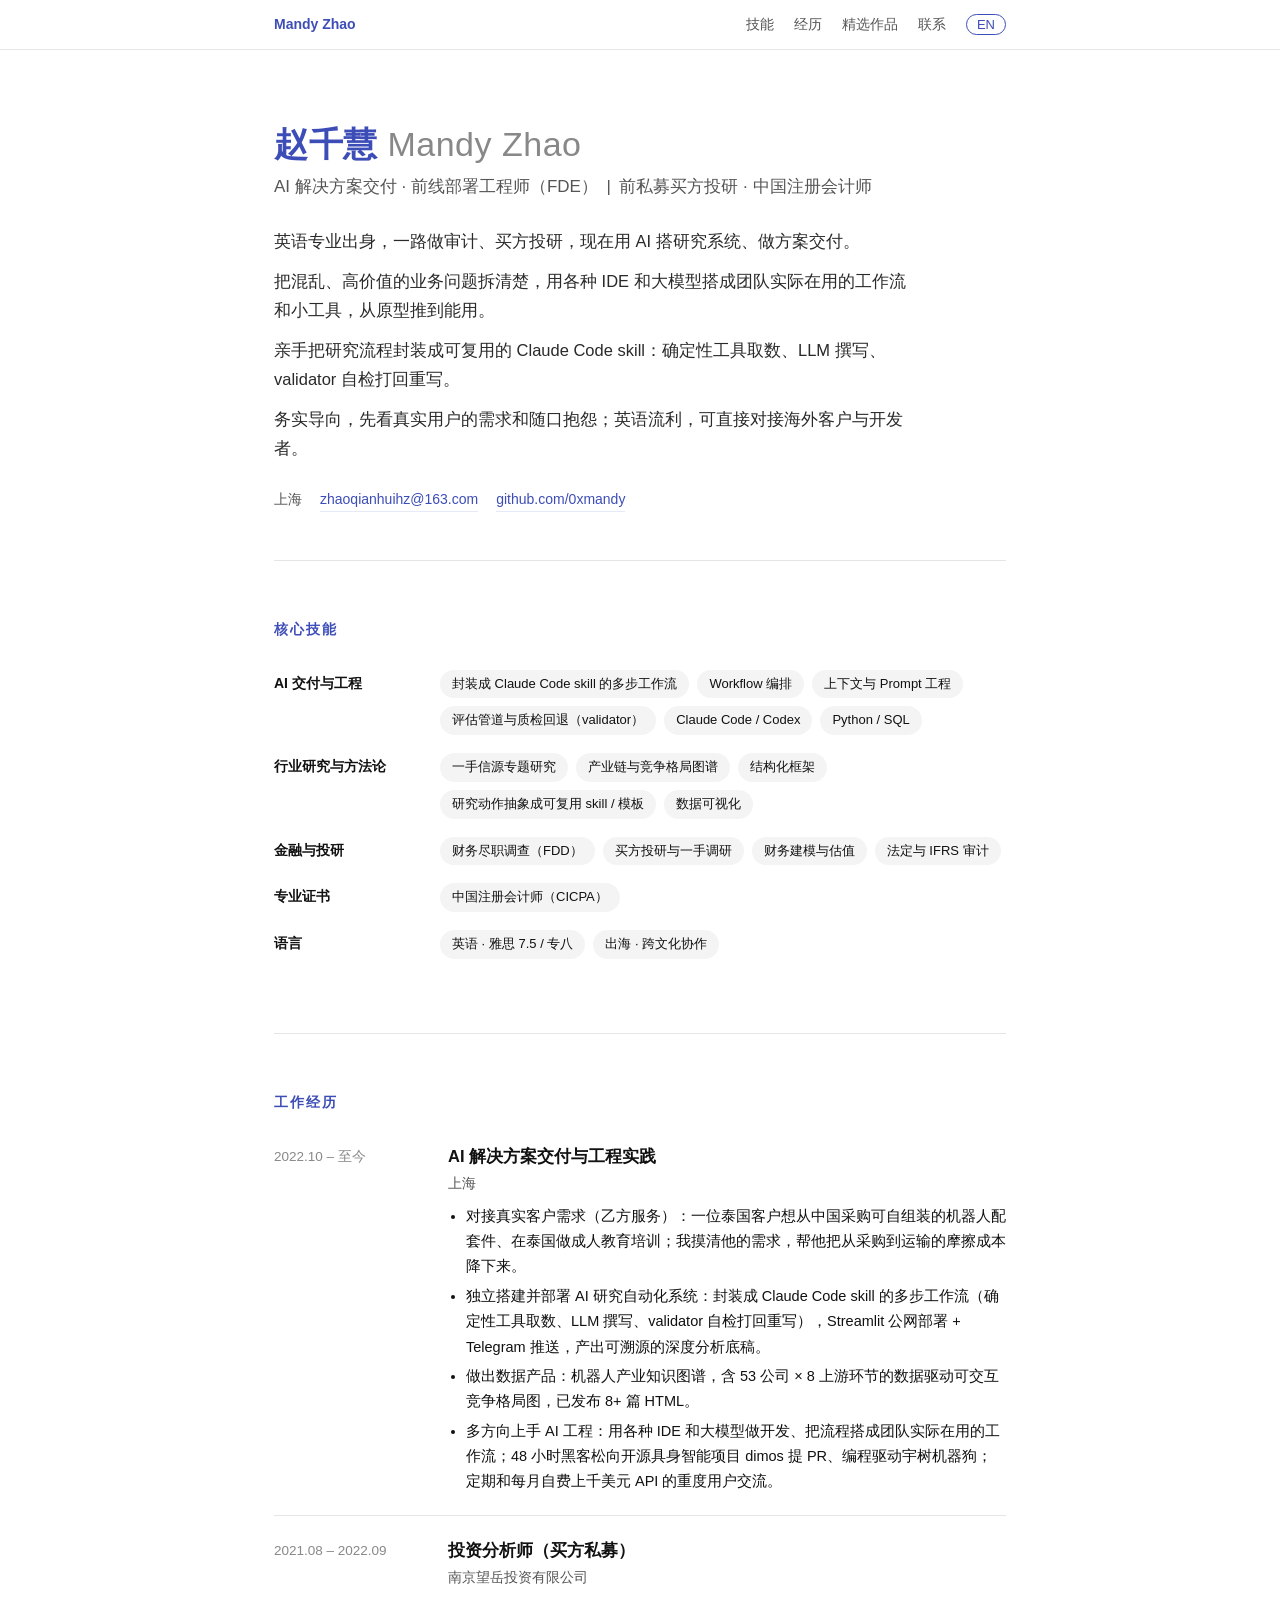
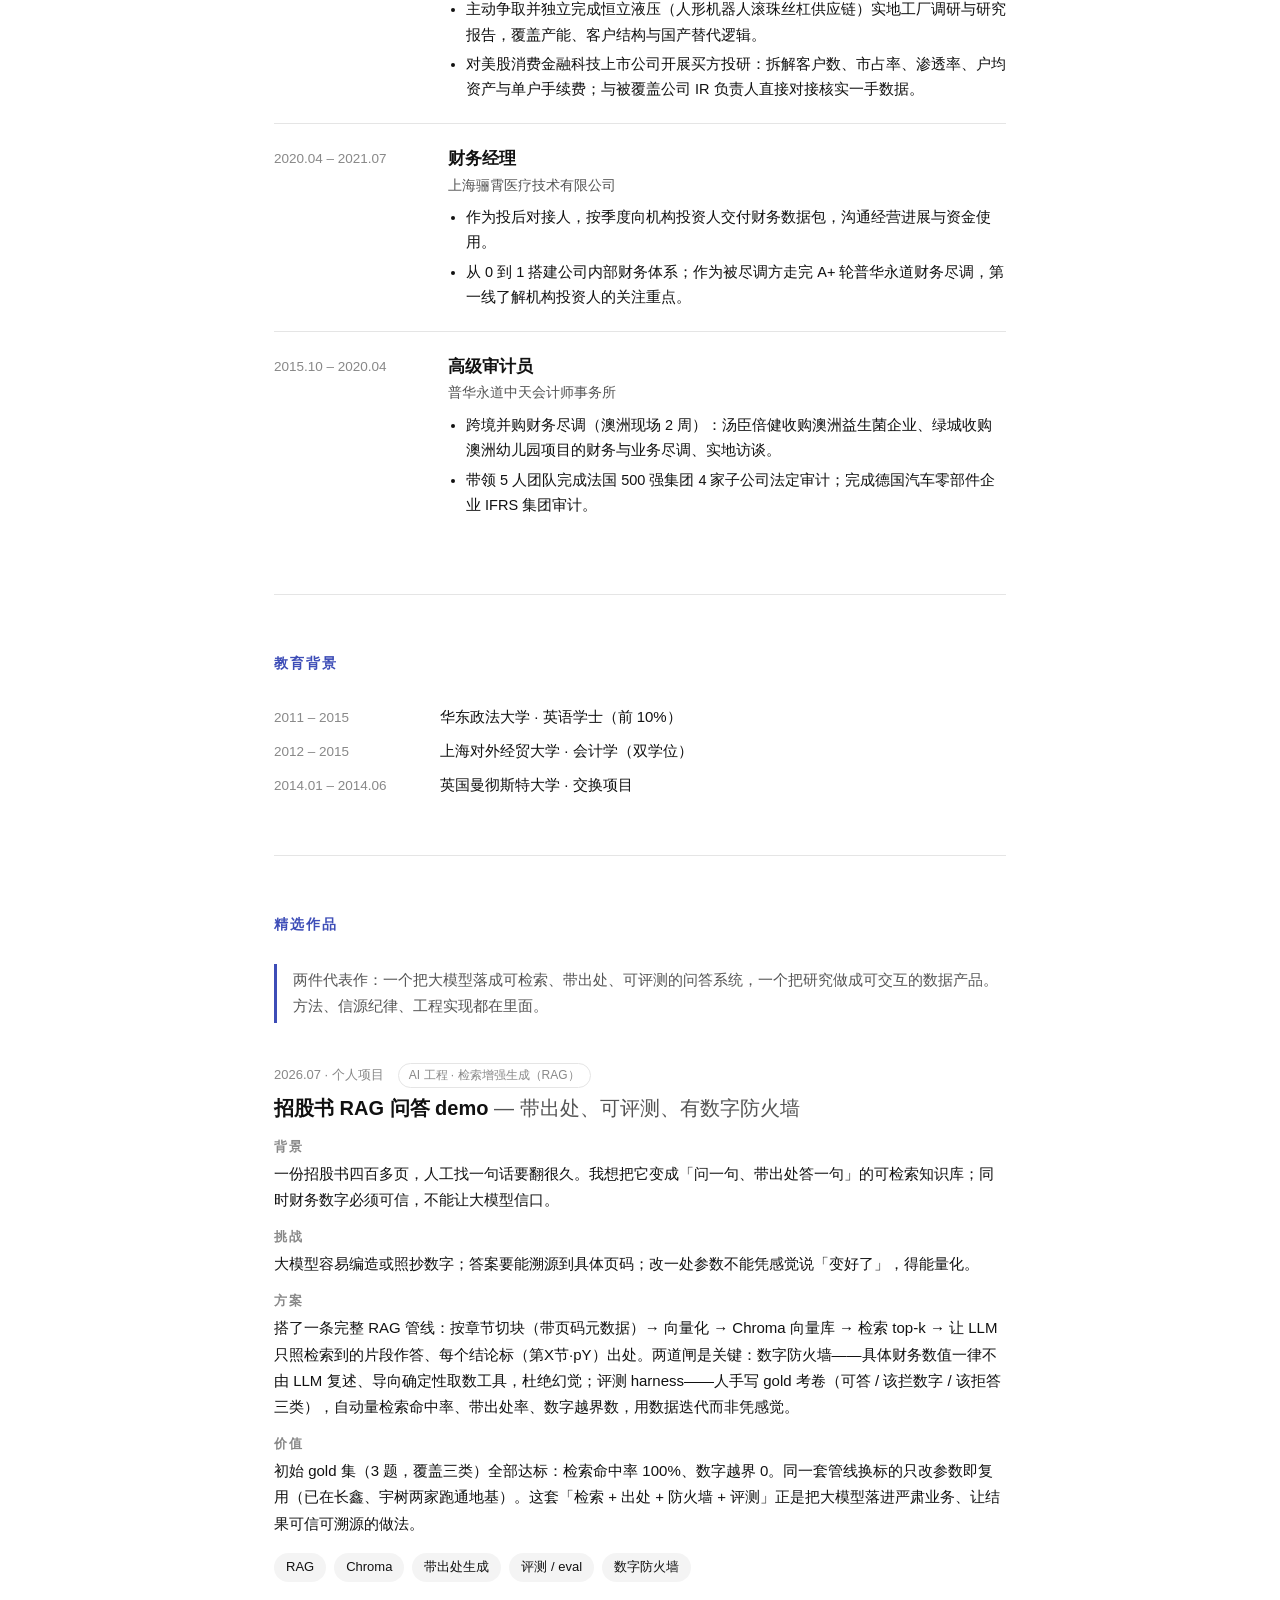
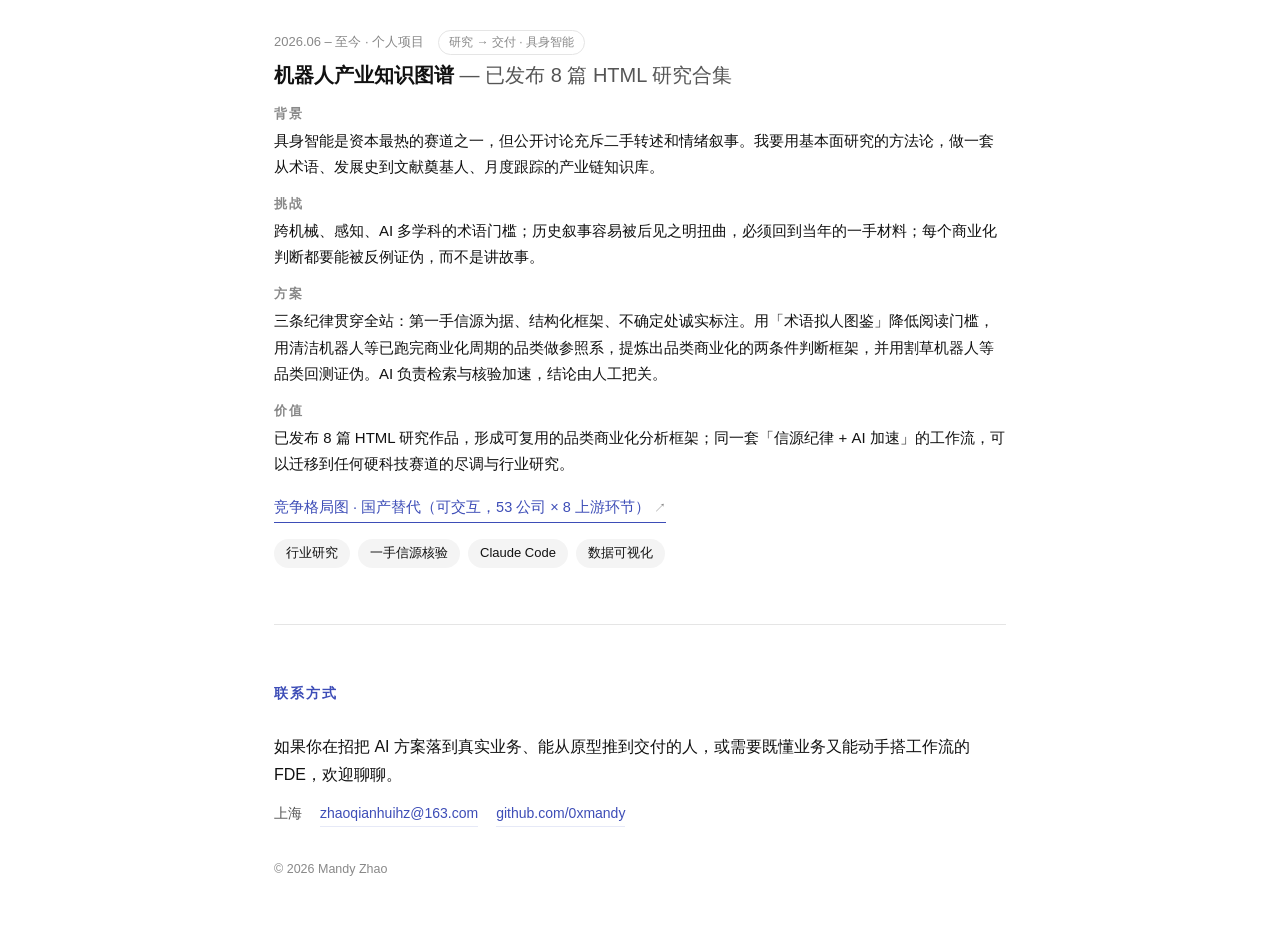
==== commit 9f9a825d: "fde.html 经历①重定位:独立研究者→AI解决方案交付与工程实践(乙方/交付视角),泰国客户乙方服务提首位,研究系统改工程讲法去投研标签" ====
--- a/fde.html
+++ b/fde.html
@@ -254,13 +254,13 @@
     <div class="job">
       <div class="job-date">2022.10 – <span class="zh">至今</span><span class="en">Present</span></div>
       <div class="job-body">
-        <h3><span class="zh">独立研究者 · AI 应用与方案交付</span><span class="en">Independent Researcher · Applied AI &amp; Solution Delivery</span></h3>
+        <h3><span class="zh">AI 解决方案交付与工程实践</span><span class="en">AI Solution Delivery &amp; Engineering Practice</span></h3>
         <div class="org"><span class="zh">上海</span><span class="en">Shanghai</span></div>
         <ul>
-          <li><span class="zh">独立搭建 A 股基本面研究系统：封装成 Claude Code skill 的多步研究工作流（确定性工具取数与计算、LLM Agent 撰写、validator 自检把不合格稿件打回重写），交付迈威生物、嘉友国际两份可溯源买方级底稿；Streamlit 公网部署 + Telegram 推送。</span><span class="en">Built an A-share fundamental research system solo — a multi-step workflow packaged as Claude Code skills (deterministic tools for data & computation, LLM agents for drafting, a validator that sends substandard drafts back for rewrite), delivering two traceable buy-side fact sheets (Mabwell, Jiayou International); deployed on a public Streamlit dashboard with Telegram push.</span></li>
-          <li><span class="zh">发布机器人产业知识图谱 8+ 篇 HTML 研究合集：一手信源 + 结构化框架 + 诚实标注，含 53 公司 × 8 上游环节的数据驱动可交互竞争格局图。</span><span class="en">Published 8+ HTML research pieces on the robotics industry knowledge atlas — first-hand sources, structured frameworks, honest flagging — including a data-driven interactive competitive-landscape map (53 companies × 8 upstream segments).</span></li>
-          <li><span class="zh">从不同方向上手 AI：用各种 IDE 和大模型做开发、把投研流程搭成团队实际在用的工作流；48 小时黑客松向开源具身智能项目 dimos 提交 PR、编程驱动宇树机器狗。</span><span class="en">Approach AI from several angles — build with various IDEs and LLMs, turn research processes into workflows a team actually uses; contributed a PR to open-source embodied-AI project dimos at a 48-hour hackathon, programming a Unitree robot dog.</span></li>
-          <li><span class="zh">定期和一群同样每月自费上千美元 API 的重度用户交流，分享最新模型的应用和各自做出来的产品。</span><span class="en">Regularly trade notes with a group of heavy users who, like me, spend over US$1,000/month on API out of pocket — sharing applications of the latest models and the products each of us builds.</span></li>
+          <li><span class="zh">对接真实客户需求（乙方服务）：一位泰国客户想从中国采购可自组装的机器人配套件、在泰国做成人教育培训；我摸清他的需求，帮他把从采购到运输的摩擦成本降下来。</span><span class="en">Served a real client end-to-end: a Thai client wanted to source self-assemblable robot kits from China to run paid adult-education training in Thailand; I mapped his needs and cut friction from sourcing through to shipping.</span></li>
+          <li><span class="zh">独立搭建并部署 AI 研究自动化系统：封装成 Claude Code skill 的多步工作流（确定性工具取数、LLM 撰写、validator 自检打回重写），Streamlit 公网部署 + Telegram 推送，产出可溯源的深度分析底稿。</span><span class="en">Built and deployed an AI research-automation system solo — a multi-step workflow packaged as Claude Code skills (deterministic tools for data, LLM agents for drafting, a validator that sends substandard drafts back for rewrite), on a public Streamlit dashboard with Telegram push, producing traceable in-depth analysis fact sheets.</span></li>
+          <li><span class="zh">做出数据产品：机器人产业知识图谱，含 53 公司 × 8 上游环节的数据驱动可交互竞争格局图，已发布 8+ 篇 HTML。</span><span class="en">Shipped a data product — a robotics industry knowledge atlas with a data-driven interactive competitive-landscape map (53 companies × 8 upstream segments), 8+ HTML pieces published.</span></li>
+          <li><span class="zh">多方向上手 AI 工程：用各种 IDE 和大模型做开发、把流程搭成团队实际在用的工作流；48 小时黑客松向开源具身智能项目 dimos 提 PR、编程驱动宇树机器狗；定期和每月自费上千美元 API 的重度用户交流。</span><span class="en">Approached AI engineering from several angles — built with various IDEs and LLMs, turned processes into workflows a team actually uses; contributed a PR to open-source embodied-AI project dimos at a 48-hour hackathon, programming a Unitree robot dog; regularly trade notes with heavy users who spend US$1,000+/month on API.</span></li>
         </ul>
       </div>
     </div>
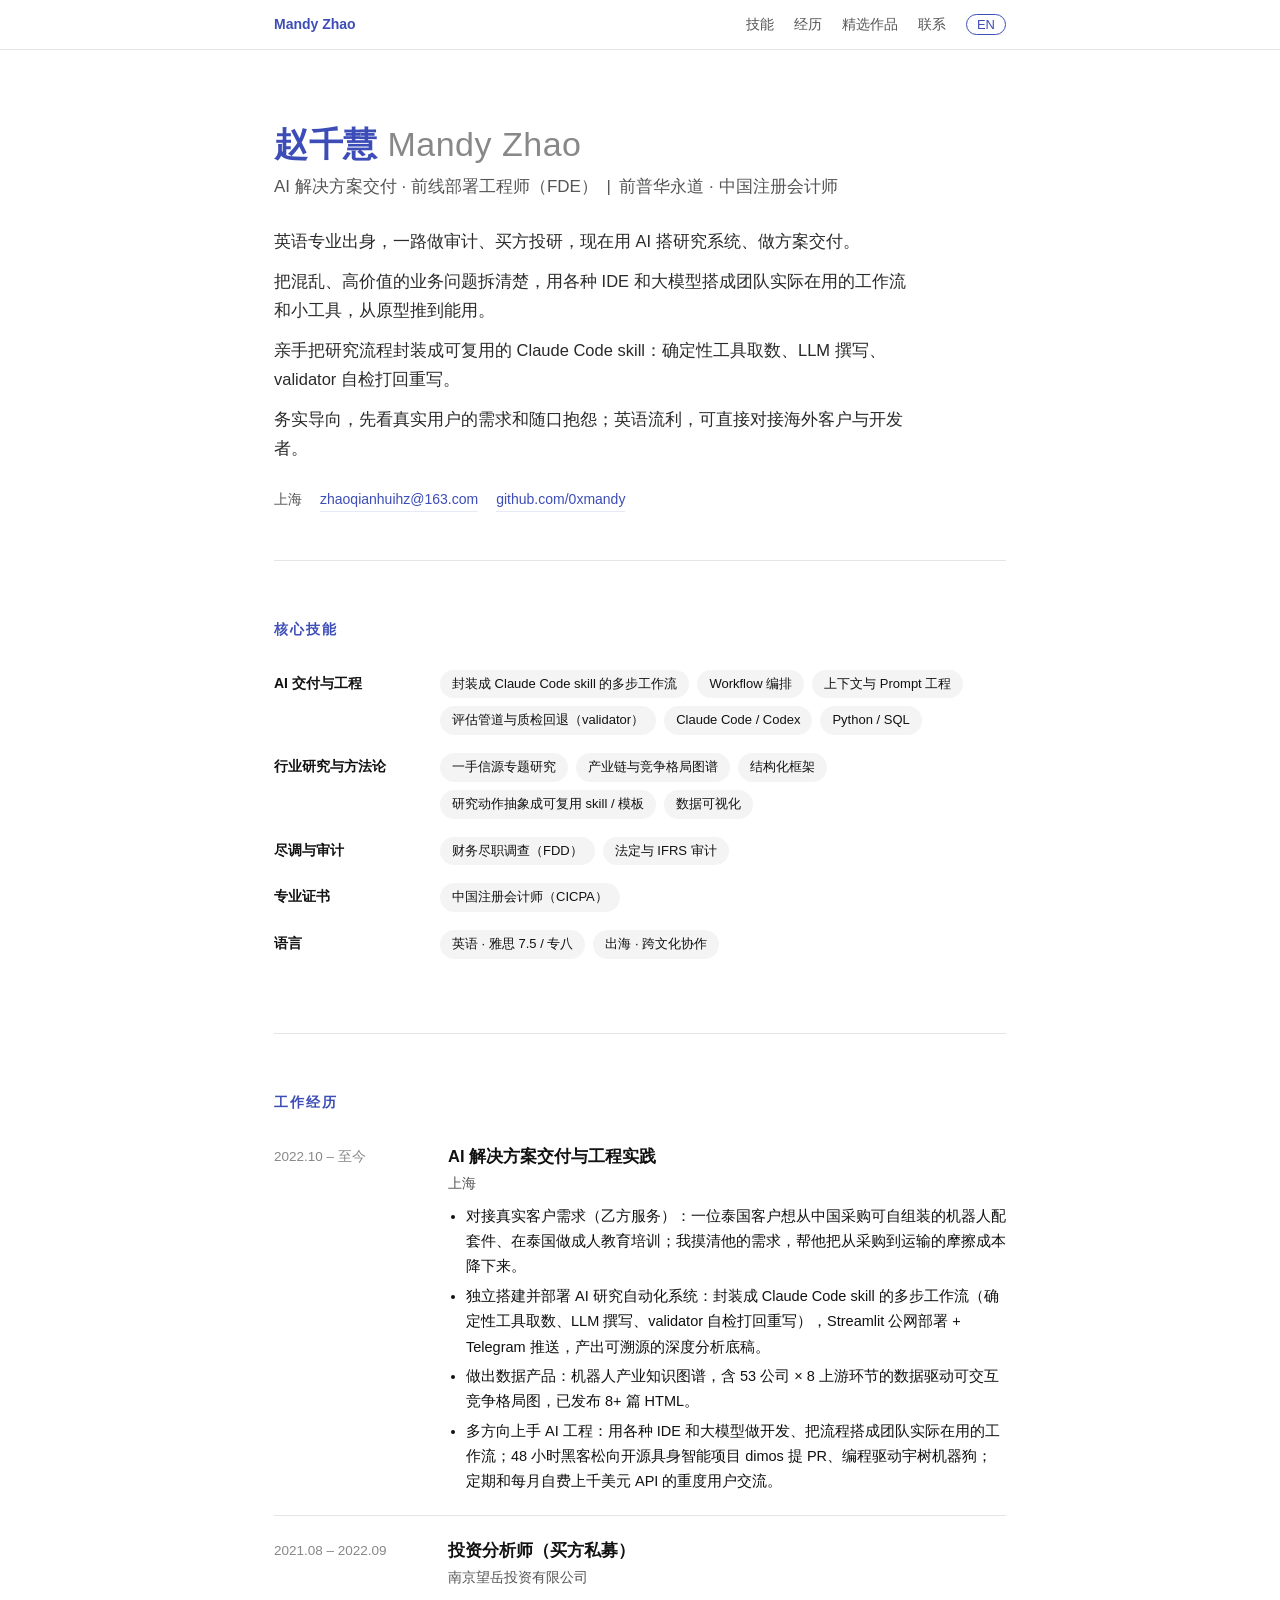
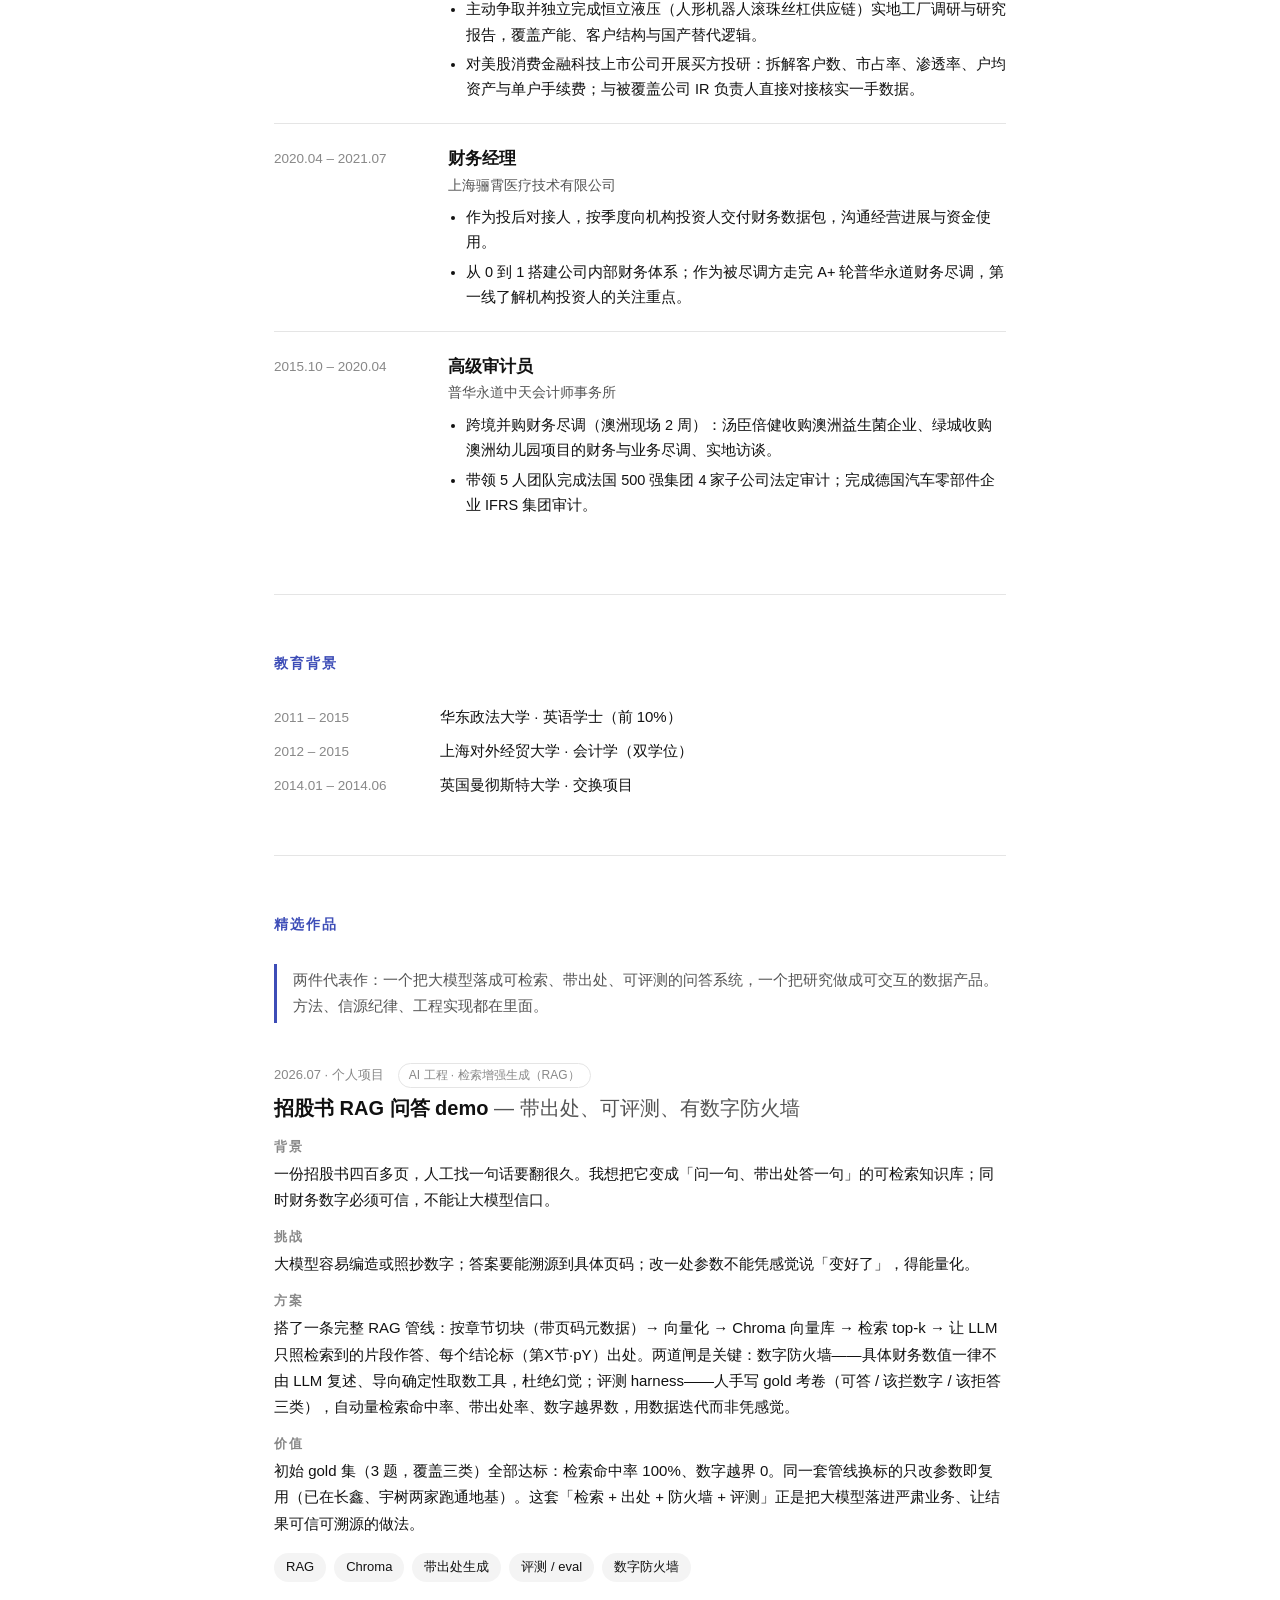
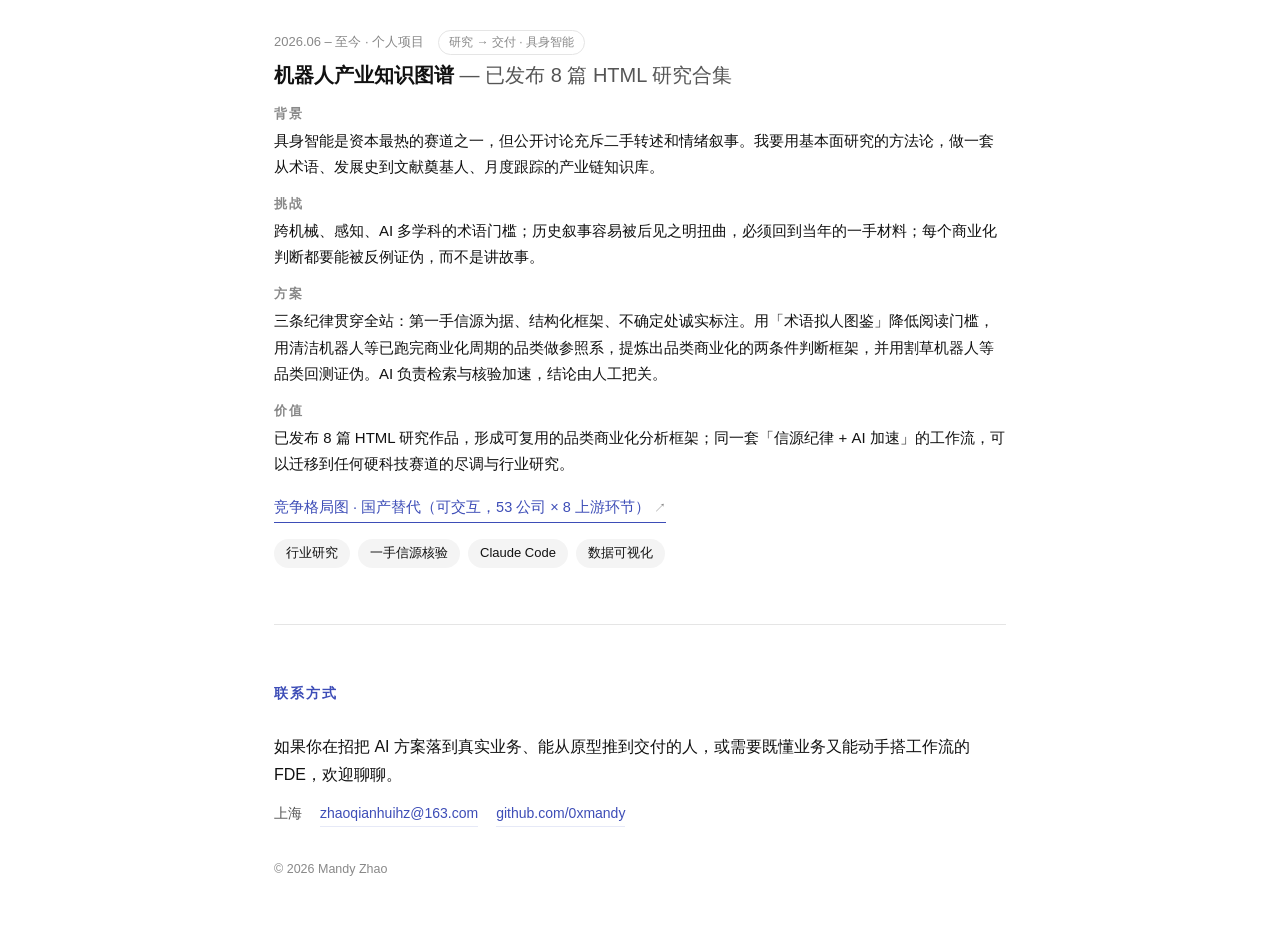
==== commit 1b479b5a: "fde.html 去投研标签:角色行前私募买方投研→前普华永道(乙方审计背景)+meta同步;技能'金融与投研'→'尽调与审计'撤买方投研/财务建模两chip" ====
--- a/fde.html
+++ b/fde.html
@@ -4,7 +4,7 @@
 <meta charset="UTF-8">
 <meta name="viewport" content="width=device-width, initial-scale=1.0">
 <title>赵千慧 Mandy Zhao — AI 解决方案交付 · 前线部署工程师 FDE</title>
-<meta name="description" content="赵千慧 Mandy Zhao — AI 解决方案交付 · 前线部署工程师（FDE） · 中国注册会计师 · 前私募买方投研，把混乱高价值的业务问题落成可交付、可溯源的 AI 方案。">
+<meta name="description" content="赵千慧 Mandy Zhao — AI 解决方案交付 · 前线部署工程师（FDE） · 中国注册会计师 · 前普华永道，把混乱高价值的业务问题落成可交付、可溯源的 AI 方案。">
 <style>
   :root {
     --ink: #111;
@@ -171,8 +171,8 @@
   <header class="hero">
     <h1><span class="zh">赵千慧</span><span class="en">Mandy Zhao</span> <span style="color:var(--faint);font-weight:400"><span class="zh">Mandy Zhao</span><span class="en">(Qianhui)</span></span></h1>
     <p class="role">
-      <span class="zh">AI 解决方案交付 · 前线部署工程师（FDE）&ensp;|&ensp;前私募买方投研 · 中国注册会计师</span>
-      <span class="en">AI Solution Delivery · Forward-Deployed Engineer (FDE)&ensp;|&ensp;ex-PE Buy-Side Research · CPA (China)</span>
+      <span class="zh">AI 解决方案交付 · 前线部署工程师（FDE）&ensp;|&ensp;前普华永道 · 中国注册会计师</span>
+      <span class="en">AI Solution Delivery · Forward-Deployed Engineer (FDE)&ensp;|&ensp;ex-PwC · CPA (China)</span>
     </p>
     <div class="intro">
       <p>
@@ -224,11 +224,9 @@
       </div>
     </div>
     <div class="skill-group">
-      <div class="skill-label"><span class="zh">金融与投研</span><span class="en">Finance &amp; Research</span></div>
+      <div class="skill-label"><span class="zh">尽调与审计</span><span class="en">Due Diligence &amp; Audit</span></div>
       <div class="chips">
         <span class="chip"><span class="zh">财务尽职调查（FDD）</span><span class="en">Financial Due Diligence (FDD)</span></span>
-        <span class="chip"><span class="zh">买方投研与一手调研</span><span class="en">Buy-Side Research &amp; Field Work</span></span>
-        <span class="chip"><span class="zh">财务建模与估值</span><span class="en">Financial Modeling &amp; Valuation</span></span>
         <span class="chip"><span class="zh">法定与 IFRS 审计</span><span class="en">Statutory &amp; IFRS Audit</span></span>
       </div>
     </div>
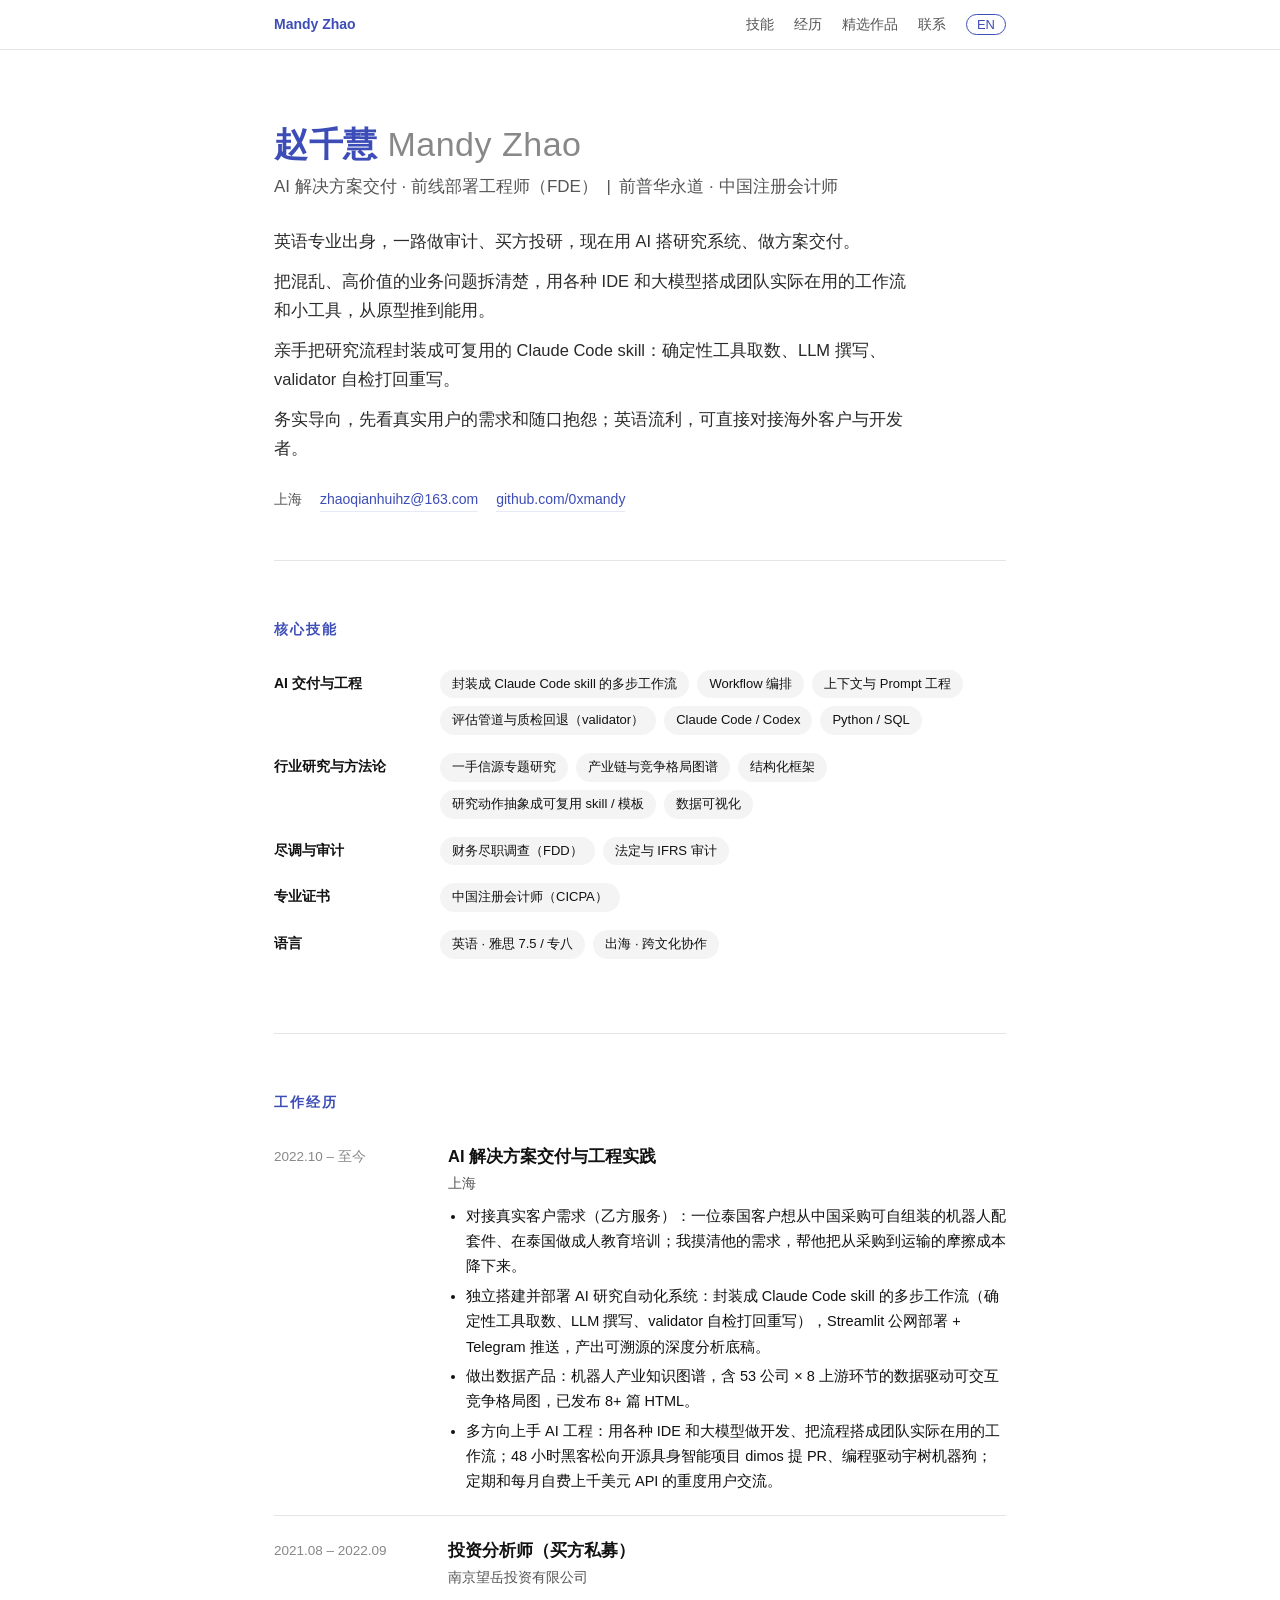
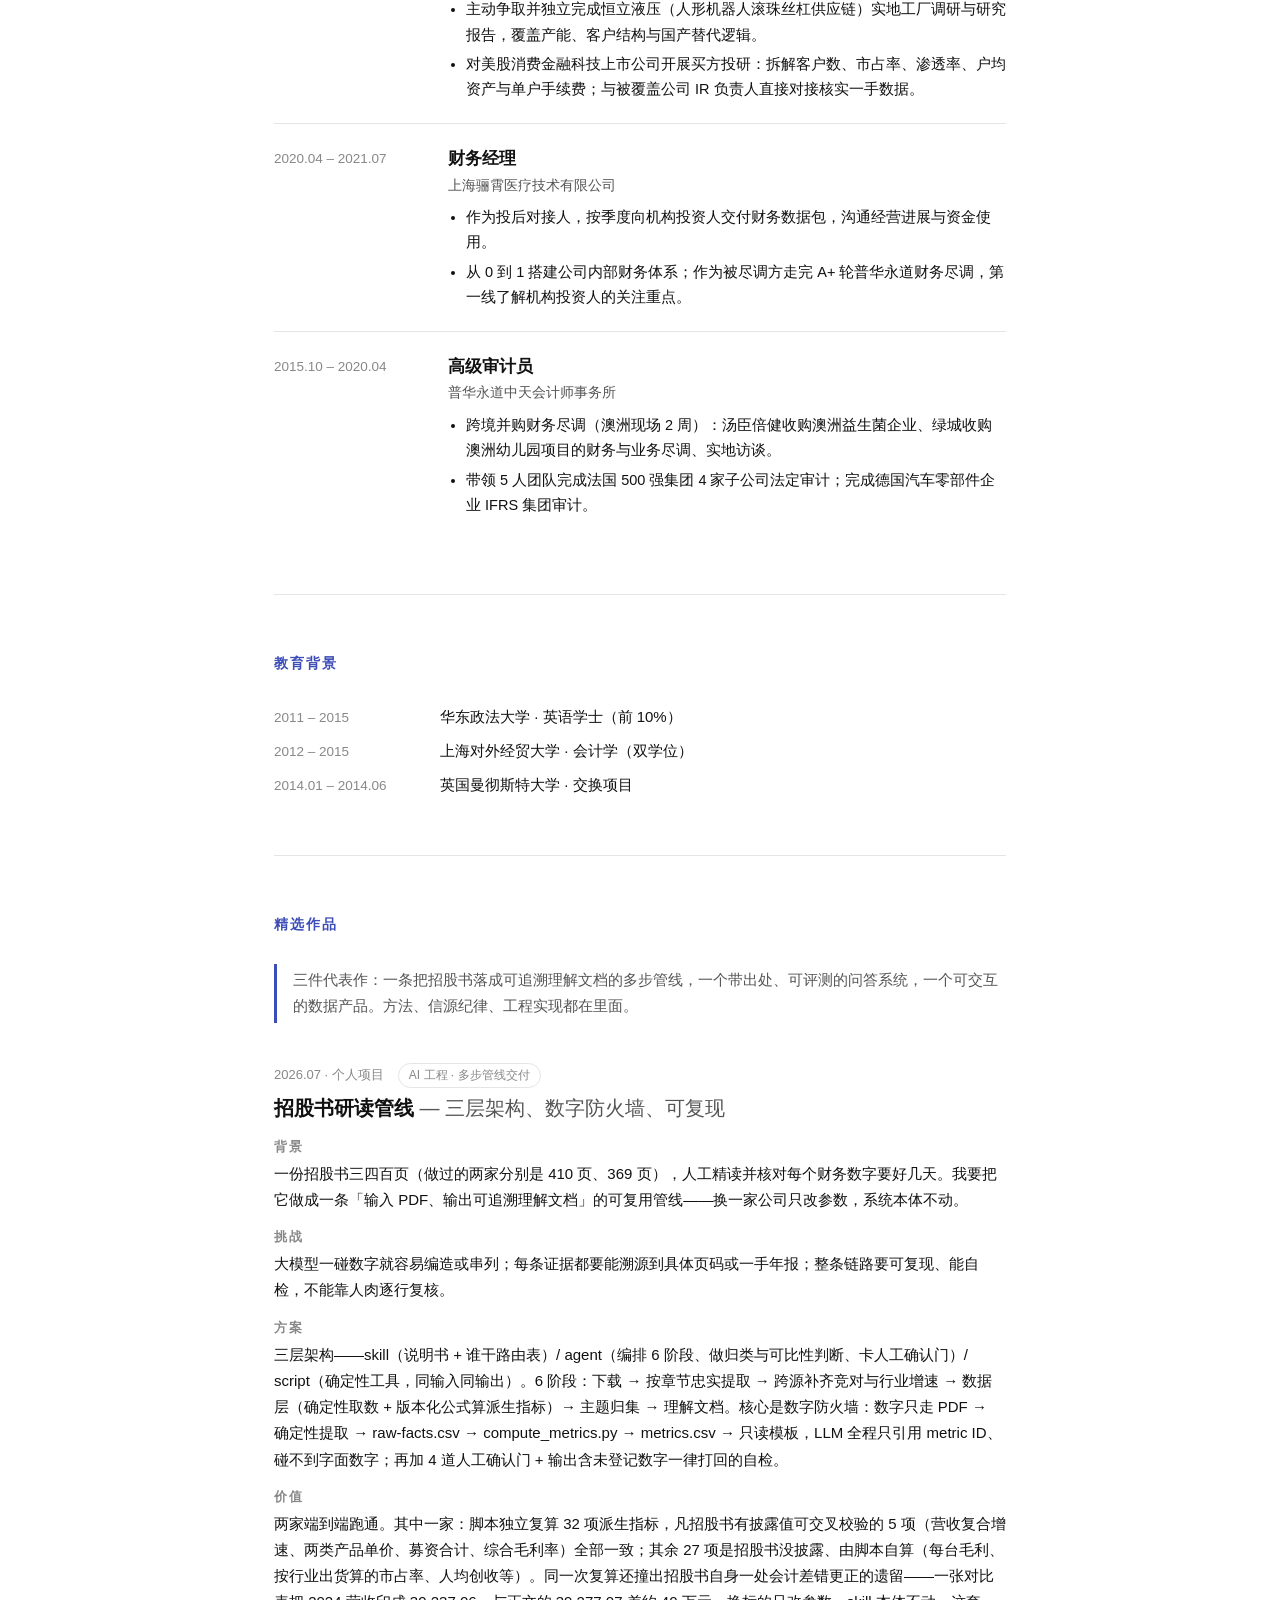
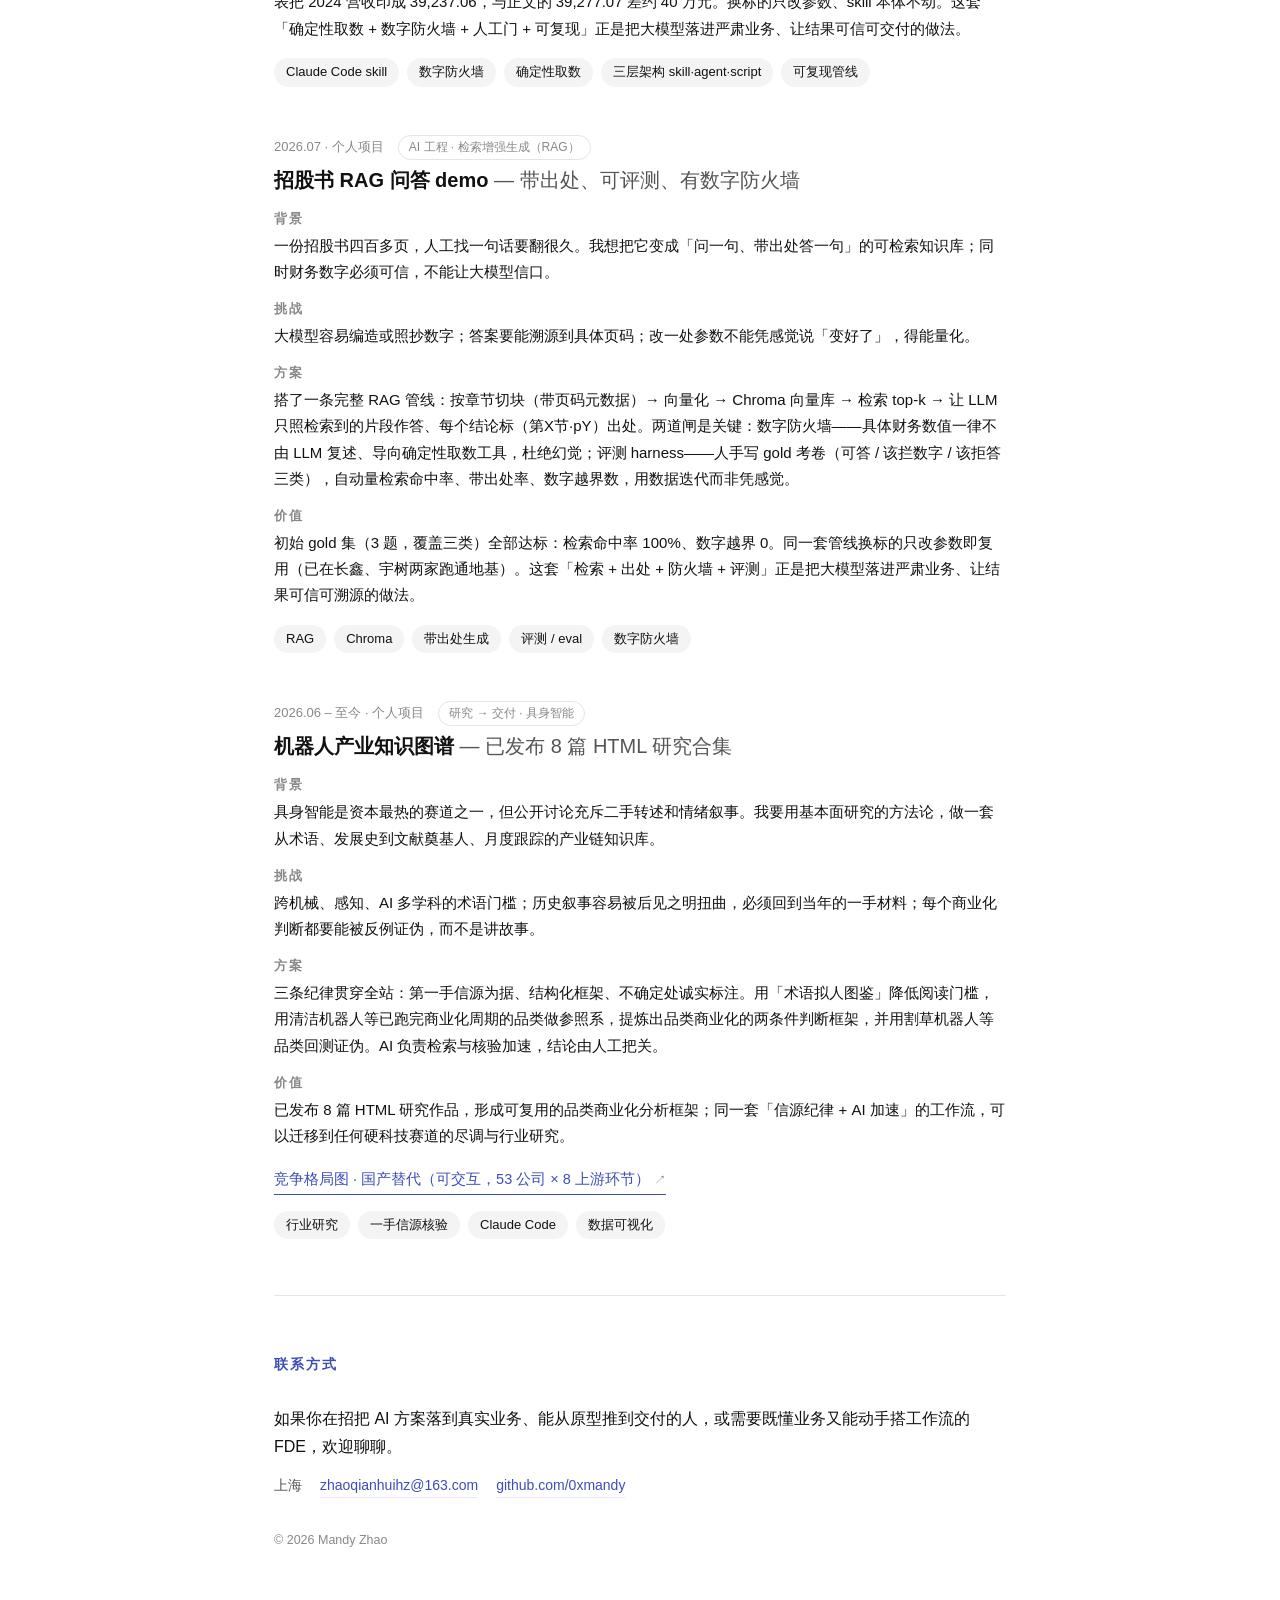
==== commit e011d46e: "feat(fde): 精选作品加招股书研读管线案例(第一位) 三层架构(skill/agent/script)+6阶段+数字防火墙的FDE式交付叙述, 保留招股书域但只讲系统工程不讲投研结论。硬证据全" ====
--- a/fde.html
+++ b/fde.html
@@ -322,9 +322,50 @@
     <h2><span class="zh">精选作品</span><span class="en">Selected Work</span></h2>
 
     <p class="portfolio-note">
-      <span class="zh">两件代表作：一个把大模型落成可检索、带出处、可评测的问答系统，一个把研究做成可交互的数据产品。方法、信源纪律、工程实现都在里面。</span>
-      <span class="en">Two representative pieces: one lands an LLM into a retrievable, citation-grounded, measurable Q&amp;A system; the other turns research into an interactive data product — method, source discipline, and engineering in each.</span>
+      <span class="zh">三件代表作：一条把招股书落成可追溯理解文档的多步管线，一个带出处、可评测的问答系统，一个可交互的数据产品。方法、信源纪律、工程实现都在里面。</span>
+      <span class="en">Three representative pieces: a multi-step pipeline that turns a prospectus into a source-traceable analysis document; a citation-grounded, measurable Q&amp;A system; and an interactive data product — method, source discipline, and engineering in each.</span>
     </p>
+
+    <!-- 招股书研读管线 -->
+    <article class="case">
+      <div class="case-head">
+        <span class="case-date">2026.07 · <span class="zh">个人项目</span><span class="en">Personal Project</span></span>
+        <span class="case-cat"><span class="zh">AI 工程 · 多步管线交付</span><span class="en">AI Engineering · Pipeline Delivery</span></span>
+      </div>
+      <h3>
+        <span class="zh">招股书研读管线 <span class="metric">— 三层架构、数字防火墙、可复现</span></span>
+        <span class="en">Prospectus Research Pipeline <span class="metric">— layered architecture, number firewall, reproducible</span></span>
+      </h3>
+      <dl>
+        <dt><span class="zh">背景</span><span class="en">BACKGROUND</span></dt>
+        <dd>
+          <span class="zh">一份招股书三四百页（做过的两家分别是 410 页、369 页），人工精读并核对每个财务数字要好几天。我要把它做成一条「输入 PDF、输出可追溯理解文档」的可复用管线——换一家公司只改参数，系统本体不动。</span>
+          <span class="en">A prospectus runs 300–400+ pages (the two I ran were 410 and 369); reading it closely and verifying every financial figure by hand takes days. I set out to build a reusable pipeline that takes a PDF in and produces a source-traceable analysis document out — swap the company by changing parameters, the system itself untouched.</span>
+        </dd>
+        <dt><span class="zh">挑战</span><span class="en">CHALLENGE</span></dt>
+        <dd>
+          <span class="zh">大模型一碰数字就容易编造或串列；每条证据都要能溯源到具体页码或一手年报；整条链路要可复现、能自检，不能靠人肉逐行复核。</span>
+          <span class="en">The moment an LLM touches numbers it tends to fabricate or misalign them; every piece of evidence must trace to a specific page or a primary annual report; and the whole chain has to be reproducible and self-checking, not reliant on line-by-line human proofreading.</span>
+        </dd>
+        <dt><span class="zh">方案</span><span class="en">SOLUTION</span></dt>
+        <dd>
+          <span class="zh">三层架构——skill（说明书 + 谁干路由表）/ agent（编排 6 阶段、做归类与可比性判断、卡人工确认门）/ script（确定性工具，同输入同输出）。6 阶段：下载 → 按章节忠实提取 → 跨源补齐竞对与行业增速 → 数据层（确定性取数 + 版本化公式算派生指标）→ 主题归集 → 理解文档。核心是数字防火墙：数字只走 PDF → 确定性提取 → raw-facts.csv → compute_metrics.py → metrics.csv → 只读模板，LLM 全程只引用 metric ID、碰不到字面数字；再加 4 道人工确认门 + 输出含未登记数字一律打回的自检。</span>
+          <span class="en">A three-layer architecture — skill (the spec plus a routing table), agent (orchestrates six stages, judges classification and comparability, holds the human-confirmation gates), and script (deterministic tools, same input → same output). Six stages: download → faithful section-by-section extraction → cross-source competitor and industry-growth data → a data layer (deterministic figure extraction plus versioned formulas computing derived metrics) → thematic consolidation → the analysis document. The core is a number firewall: figures flow only through PDF → deterministic extraction → raw-facts.csv → compute_metrics.py → metrics.csv → read-only templates; the LLM only ever references a metric ID and never touches a literal number, backed by four human-confirmation gates and a self-check that rejects any output containing an unregistered figure.</span>
+        </dd>
+        <dt><span class="zh">价值</span><span class="en">IMPACT</span></dt>
+        <dd>
+          <span class="zh">两家端到端跑通。其中一家：脚本独立复算 32 项派生指标，凡招股书有披露值可交叉校验的 5 项（营收复合增速、两类产品单价、募资合计、综合毛利率）全部一致；其余 27 项是招股书没披露、由脚本自算（每台毛利、按行业出货算的市占率、人均创收等）。同一次复算还撞出招股书自身一处会计差错更正的遗留——一张对比表把 2024 营收印成 39,237.06，与正文的 39,277.07 差约 40 万元。换标的只改参数、skill 本体不动。这套「确定性取数 + 数字防火墙 + 人工门 + 可复现」正是把大模型落进严肃业务、让结果可信可交付的做法。</span>
+          <span class="en">Runs end-to-end on two prospectuses. On one: the scripts independently recompute 32 derived metrics; the 5 that have a disclosed value to cross-check against (revenue CAGR, unit prices for two product lines, total fundraising, blended gross margin) all match, while the other 27 are figures the prospectus never disclosed and the scripts derive (per-unit gross profit, market share against industry shipments, revenue-per-head, and so on). The same recompute also surfaced a leftover accounting-error correction in the prospectus itself — one comparison table printed 2024 revenue as 39,237.06 versus 39,277.07 in the main text, a ~400k-yuan gap. Swapping the target only changes parameters; the skill itself stays put. This "deterministic extraction + number firewall + human gates + reproducibility" pattern is exactly how you land an LLM into serious business with trustworthy, deliverable output.</span>
+        </dd>
+      </dl>
+      <div class="tags">
+        <span class="chip">Claude Code skill</span>
+        <span class="chip"><span class="zh">数字防火墙</span><span class="en">Number Firewall</span></span>
+        <span class="chip"><span class="zh">确定性取数</span><span class="en">Deterministic Extraction</span></span>
+        <span class="chip"><span class="zh">三层架构 skill·agent·script</span><span class="en">Layered Architecture</span></span>
+        <span class="chip"><span class="zh">可复现管线</span><span class="en">Reproducible Pipeline</span></span>
+      </div>
+    </article>
 
     <!-- 招股书 RAG 问答 demo -->
     <article class="case">
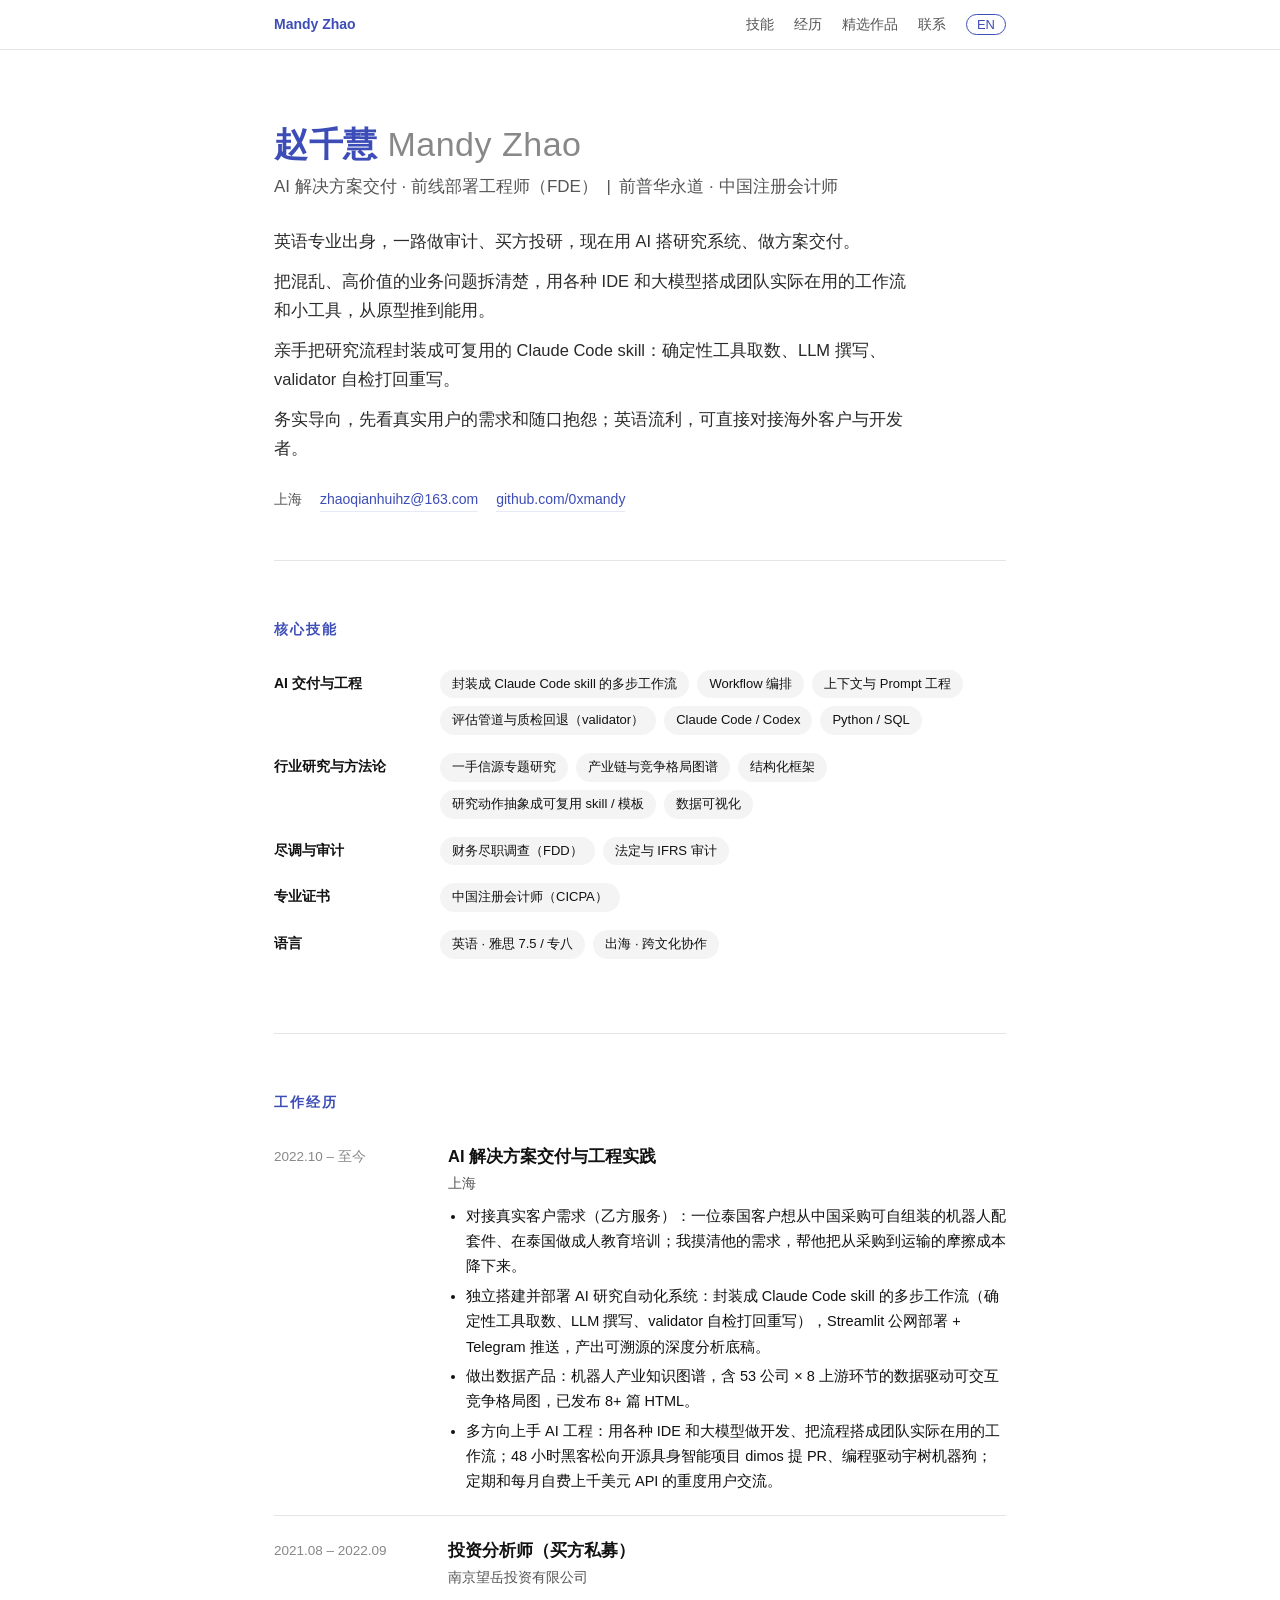
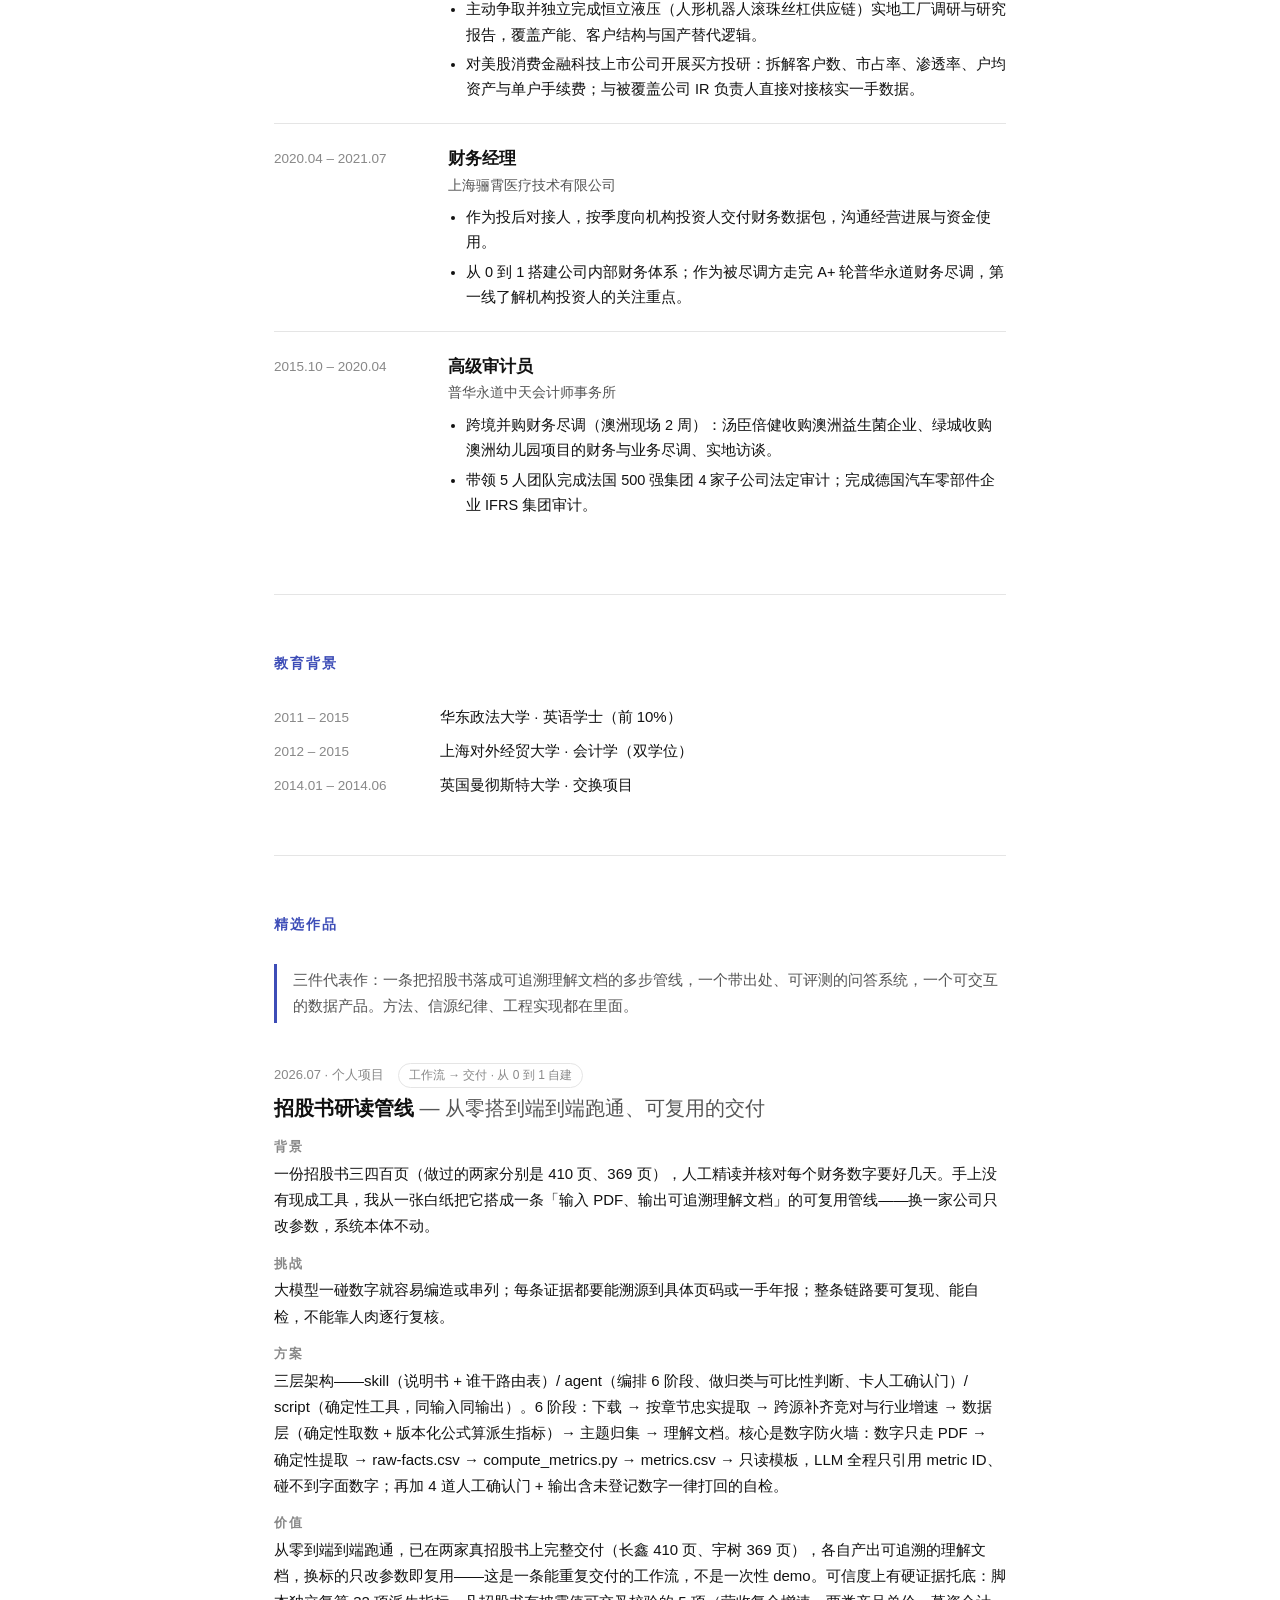
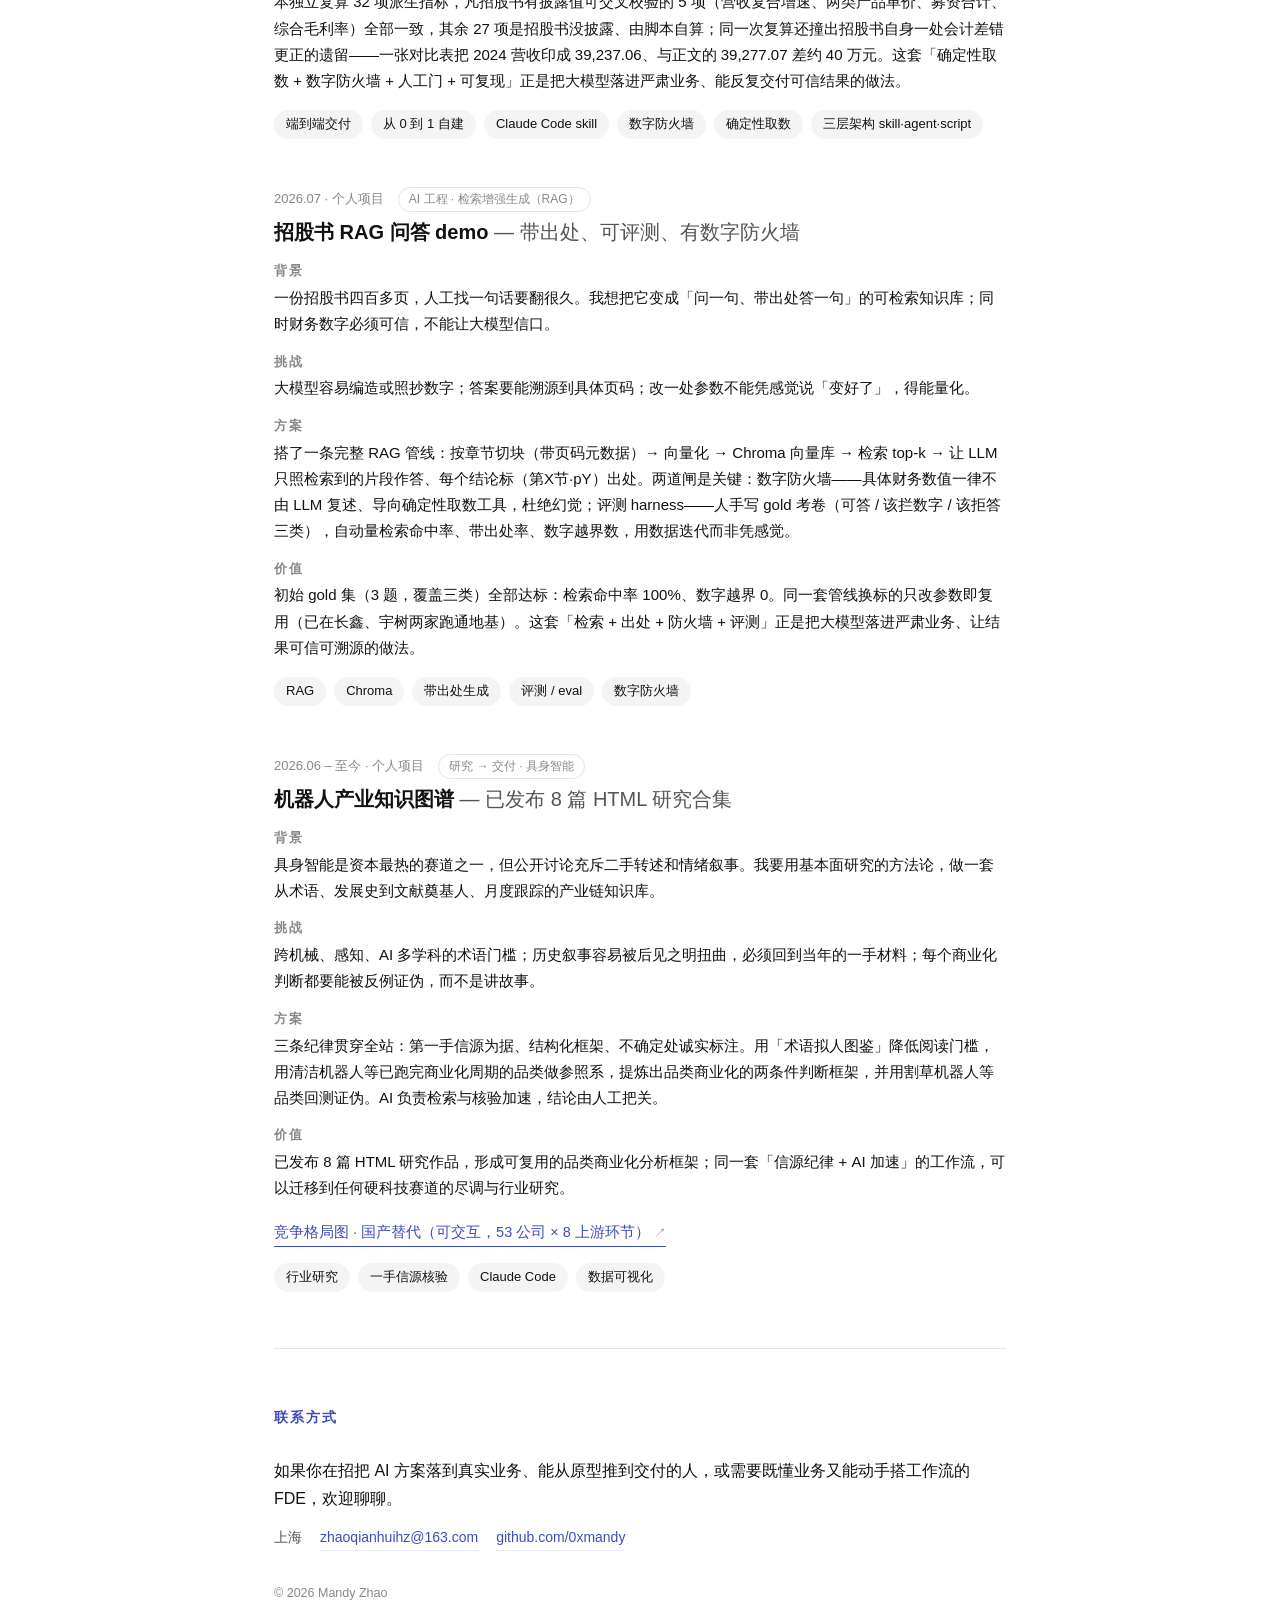
==== commit 574db60b: "refactor(fde): 招股书管线案例重心校准为0到1+交付记录 按用户反馈把重心从架构纯度(三层/防火墙/MATCH)移到要证明的点: 从零自建·端到端跑通·可重复交付。类别改「工作流→交付·" ====
--- a/fde.html
+++ b/fde.html
@@ -330,17 +330,17 @@
     <article class="case">
       <div class="case-head">
         <span class="case-date">2026.07 · <span class="zh">个人项目</span><span class="en">Personal Project</span></span>
-        <span class="case-cat"><span class="zh">AI 工程 · 多步管线交付</span><span class="en">AI Engineering · Pipeline Delivery</span></span>
+        <span class="case-cat"><span class="zh">工作流 → 交付 · 从 0 到 1 自建</span><span class="en">Workflow → Delivery · Built 0→1</span></span>
       </div>
       <h3>
-        <span class="zh">招股书研读管线 <span class="metric">— 三层架构、数字防火墙、可复现</span></span>
-        <span class="en">Prospectus Research Pipeline <span class="metric">— layered architecture, number firewall, reproducible</span></span>
+        <span class="zh">招股书研读管线 <span class="metric">— 从零搭到端到端跑通、可复用的交付</span></span>
+        <span class="en">Prospectus Research Pipeline <span class="metric">— built 0→1, runs end-to-end, reusable delivery</span></span>
       </h3>
       <dl>
         <dt><span class="zh">背景</span><span class="en">BACKGROUND</span></dt>
         <dd>
-          <span class="zh">一份招股书三四百页（做过的两家分别是 410 页、369 页），人工精读并核对每个财务数字要好几天。我要把它做成一条「输入 PDF、输出可追溯理解文档」的可复用管线——换一家公司只改参数，系统本体不动。</span>
-          <span class="en">A prospectus runs 300–400+ pages (the two I ran were 410 and 369); reading it closely and verifying every financial figure by hand takes days. I set out to build a reusable pipeline that takes a PDF in and produces a source-traceable analysis document out — swap the company by changing parameters, the system itself untouched.</span>
+          <span class="zh">一份招股书三四百页（做过的两家分别是 410 页、369 页），人工精读并核对每个财务数字要好几天。手上没有现成工具，我从一张白纸把它搭成一条「输入 PDF、输出可追溯理解文档」的可复用管线——换一家公司只改参数，系统本体不动。</span>
+          <span class="en">A prospectus runs 300–400+ pages (the two I ran were 410 and 369); reading it closely and verifying every financial figure by hand takes days. With no off-the-shelf tool to start from, I built it from a blank page into a reusable pipeline that takes a PDF in and produces a source-traceable analysis document out — swap the company by changing parameters, the system itself untouched.</span>
         </dd>
         <dt><span class="zh">挑战</span><span class="en">CHALLENGE</span></dt>
         <dd>
@@ -354,16 +354,17 @@
         </dd>
         <dt><span class="zh">价值</span><span class="en">IMPACT</span></dt>
         <dd>
-          <span class="zh">两家端到端跑通。其中一家：脚本独立复算 32 项派生指标，凡招股书有披露值可交叉校验的 5 项（营收复合增速、两类产品单价、募资合计、综合毛利率）全部一致；其余 27 项是招股书没披露、由脚本自算（每台毛利、按行业出货算的市占率、人均创收等）。同一次复算还撞出招股书自身一处会计差错更正的遗留——一张对比表把 2024 营收印成 39,237.06，与正文的 39,277.07 差约 40 万元。换标的只改参数、skill 本体不动。这套「确定性取数 + 数字防火墙 + 人工门 + 可复现」正是把大模型落进严肃业务、让结果可信可交付的做法。</span>
-          <span class="en">Runs end-to-end on two prospectuses. On one: the scripts independently recompute 32 derived metrics; the 5 that have a disclosed value to cross-check against (revenue CAGR, unit prices for two product lines, total fundraising, blended gross margin) all match, while the other 27 are figures the prospectus never disclosed and the scripts derive (per-unit gross profit, market share against industry shipments, revenue-per-head, and so on). The same recompute also surfaced a leftover accounting-error correction in the prospectus itself — one comparison table printed 2024 revenue as 39,237.06 versus 39,277.07 in the main text, a ~400k-yuan gap. Swapping the target only changes parameters; the skill itself stays put. This "deterministic extraction + number firewall + human gates + reproducibility" pattern is exactly how you land an LLM into serious business with trustworthy, deliverable output.</span>
+          <span class="zh">从零到端到端跑通，已在两家真招股书上完整交付（长鑫 410 页、宇树 369 页），各自产出可追溯的理解文档，换标的只改参数即复用——这是一条能重复交付的工作流，不是一次性 demo。可信度上有硬证据托底：脚本独立复算 32 项派生指标，凡招股书有披露值可交叉校验的 5 项（营收复合增速、两类产品单价、募资合计、综合毛利率）全部一致，其余 27 项是招股书没披露、由脚本自算；同一次复算还撞出招股书自身一处会计差错更正的遗留——一张对比表把 2024 营收印成 39,237.06、与正文的 39,277.07 差约 40 万元。这套「确定性取数 + 数字防火墙 + 人工门 + 可复现」正是把大模型落进严肃业务、能反复交付可信结果的做法。</span>
+          <span class="en">From zero to running end-to-end, it has delivered in full on two real prospectuses (410 and 369 pages), each producing a source-traceable analysis document, and transfers to a new target by only changing parameters — a workflow that delivers repeatably, not a one-off demo. The credibility is backed by hard evidence: the scripts independently recompute 32 derived metrics; the 5 that have a disclosed value to cross-check against (revenue CAGR, unit prices for two product lines, total fundraising, blended gross margin) all match, while the other 27 are figures the prospectus never disclosed and the scripts derive. The same recompute also surfaced a leftover accounting-error correction in the prospectus itself — one comparison table printed 2024 revenue as 39,237.06 versus 39,277.07 in the main text, a ~400k-yuan gap. This "deterministic extraction + number firewall + human gates + reproducibility" pattern is exactly how you land an LLM into serious business and deliver trustworthy results, repeatedly.</span>
         </dd>
       </dl>
       <div class="tags">
+        <span class="chip"><span class="zh">端到端交付</span><span class="en">End-to-end Delivery</span></span>
+        <span class="chip"><span class="zh">从 0 到 1 自建</span><span class="en">Built 0→1</span></span>
         <span class="chip">Claude Code skill</span>
         <span class="chip"><span class="zh">数字防火墙</span><span class="en">Number Firewall</span></span>
         <span class="chip"><span class="zh">确定性取数</span><span class="en">Deterministic Extraction</span></span>
         <span class="chip"><span class="zh">三层架构 skill·agent·script</span><span class="en">Layered Architecture</span></span>
-        <span class="chip"><span class="zh">可复现管线</span><span class="en">Reproducible Pipeline</span></span>
       </div>
     </article>
 
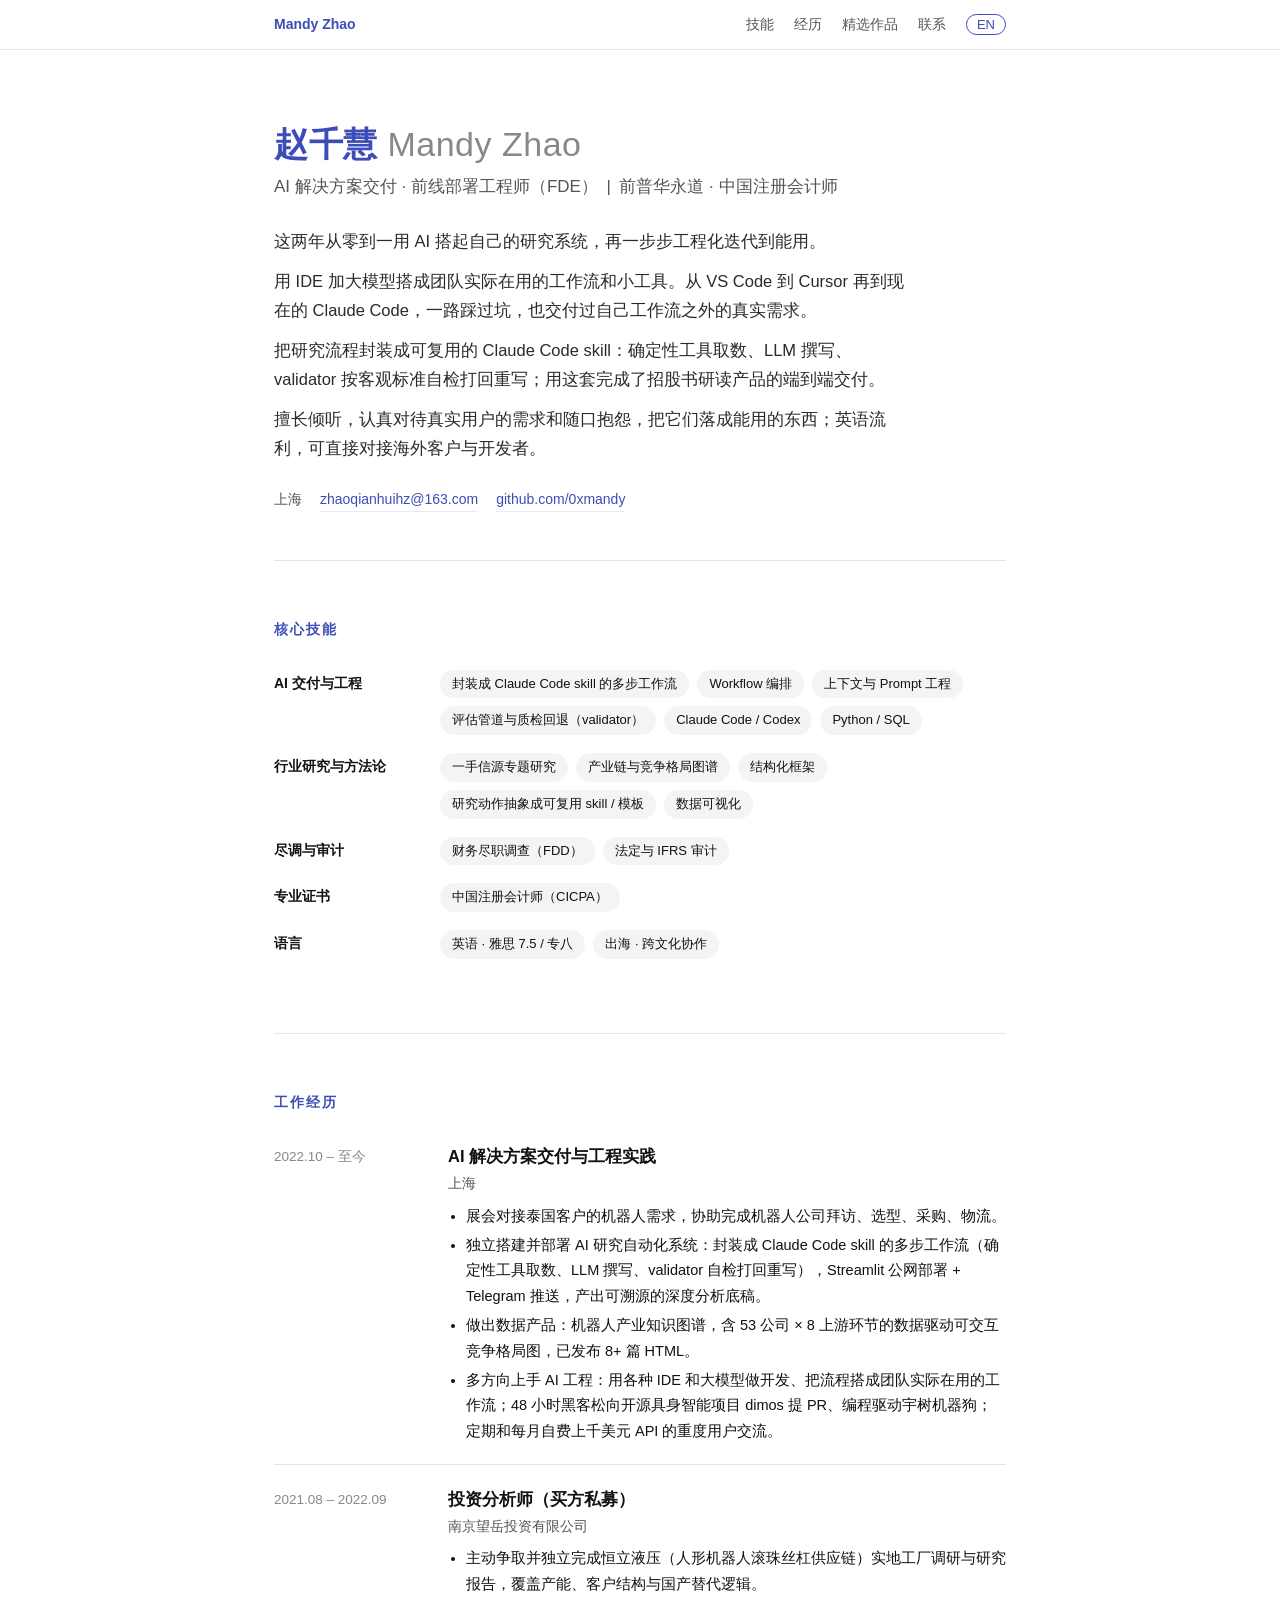
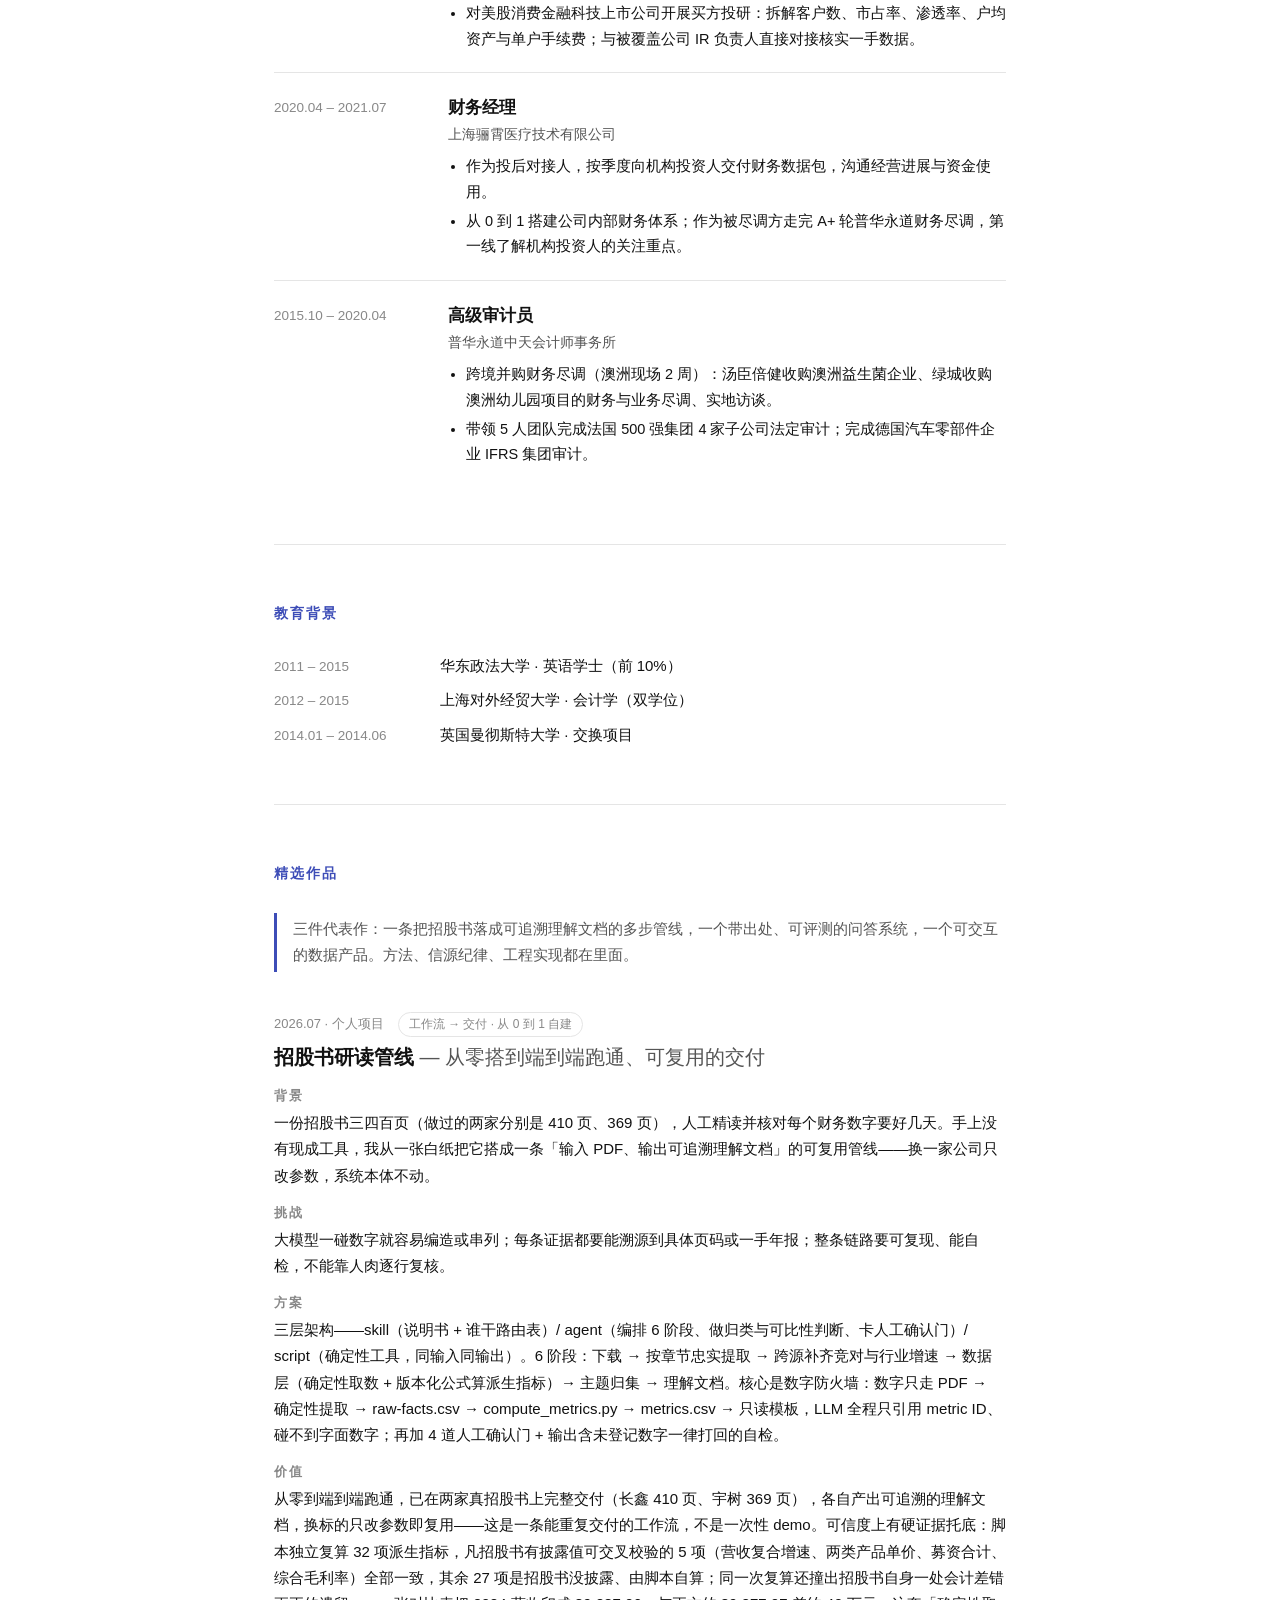
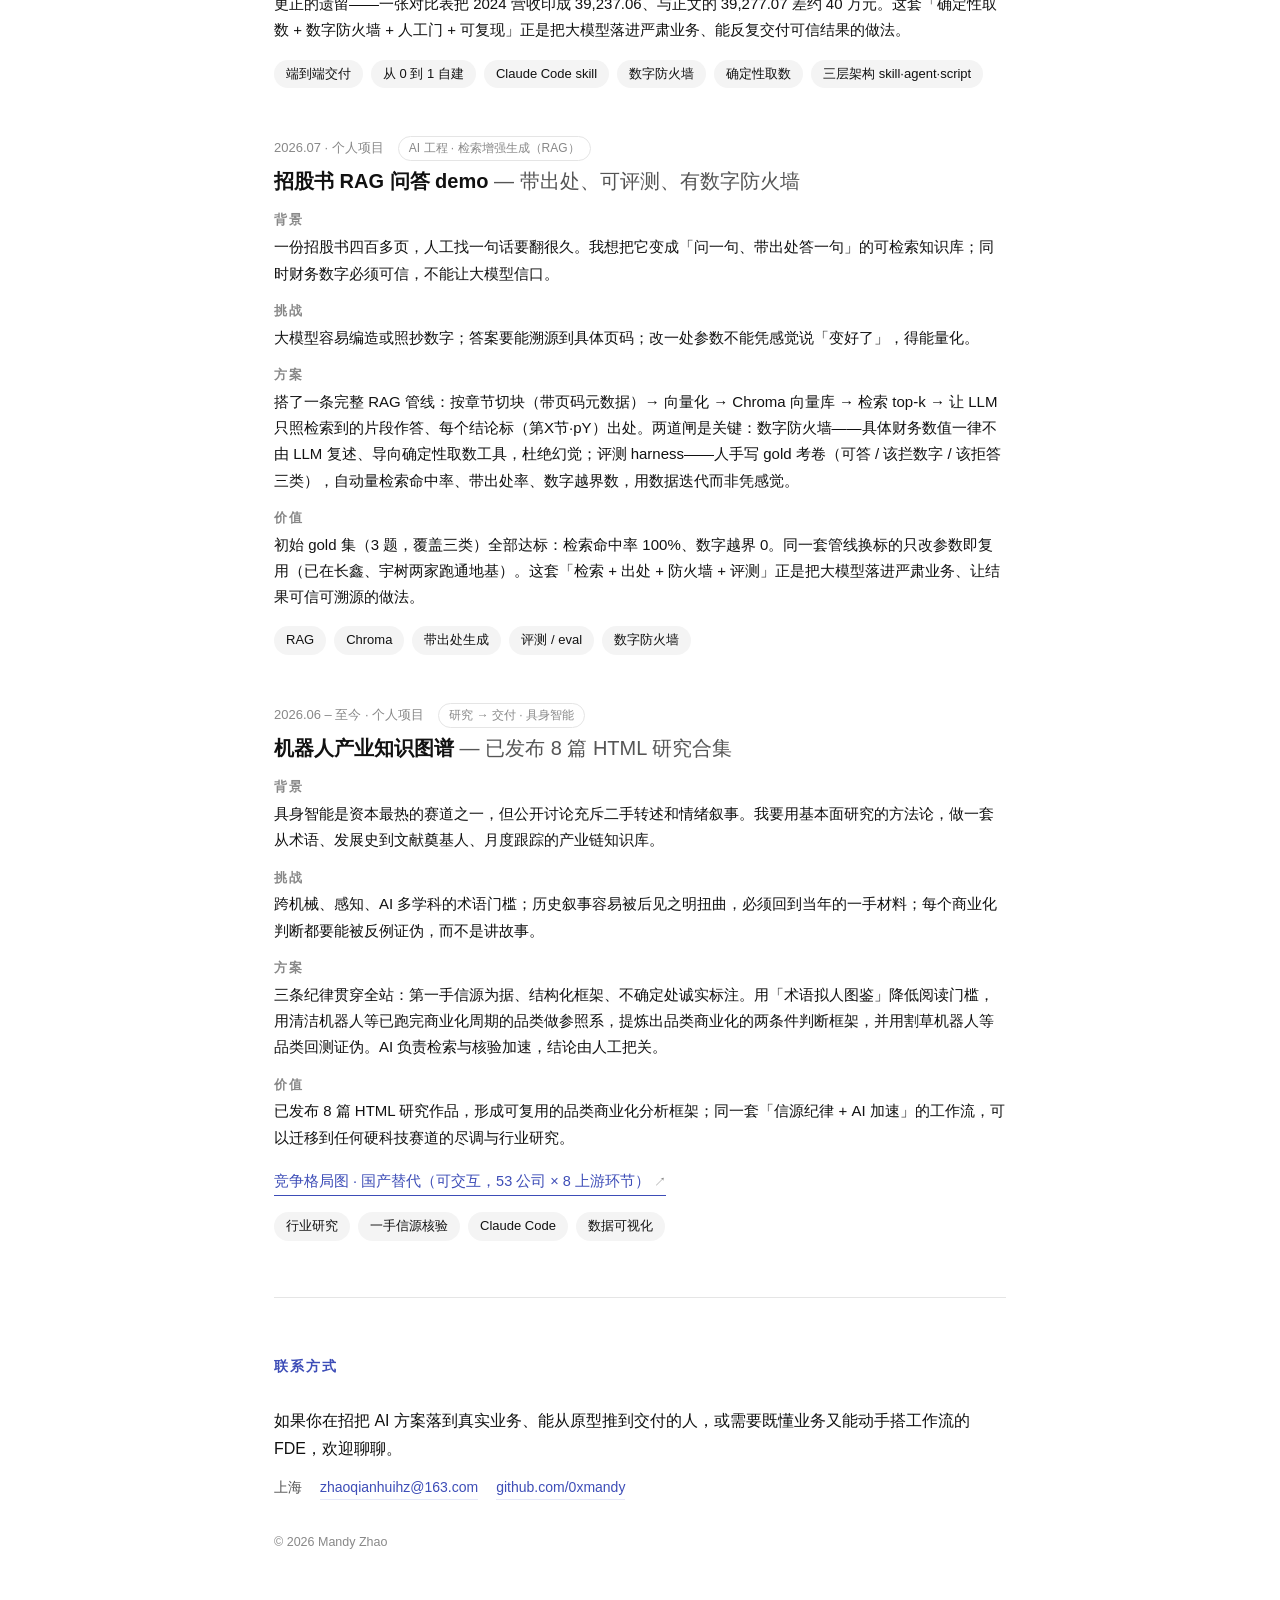
==== commit 1e2c770c: "docs(fde.html): 重写 hero 4 段描述 + 泰国客户条 hero 描述改法(用户逐条定):删背景句/拆问题句/亲手;织入从0到1搭研究系统+工程化迭代/VS Code→Cursor" ====
--- a/fde.html
+++ b/fde.html
@@ -176,20 +176,20 @@
     </p>
     <div class="intro">
       <p>
-        <span class="zh">英语专业出身，一路做审计、买方投研，现在用 AI 搭研究系统、做方案交付。</span>
-        <span class="en">An English major who moved from audit and buy-side research into building research systems and delivering AI solutions.</span>
+        <span class="zh">这两年从零到一用 AI 搭起自己的研究系统，再一步步工程化迭代到能用。</span>
+        <span class="en">Over the past two years I built my own research system from zero to one with AI, then iterated it into something engineered and usable.</span>
       </p>
       <p>
-        <span class="zh">把混乱、高价值的业务问题拆清楚，用各种 IDE 和大模型搭成团队实际在用的工作流和小工具，从原型推到能用。</span>
-        <span class="en">I break messy, high-value business problems down, and use various IDEs and LLMs to build workflows and small tools a team actually uses — from prototype to something usable.</span>
+        <span class="zh">用 IDE 加大模型搭成团队实际在用的工作流和小工具。从 VS Code 到 Cursor 再到现在的 Claude Code，一路踩过坑，也交付过自己工作流之外的真实需求。</span>
+        <span class="en">I use IDEs plus LLMs to build workflows and small tools a team actually uses. From VS Code to Cursor to Claude Code today, I have hit the pitfalls firsthand, and delivered needs beyond my own workflow.</span>
       </p>
       <p>
-        <span class="zh">亲手把研究流程封装成可复用的 Claude Code skill：确定性工具取数、LLM 撰写、validator 自检打回重写。</span>
-        <span class="en">I package research processes into reusable Claude Code skills: deterministic tools for data, LLM agents for drafting, and a validator that sends weak drafts back for rewrite.</span>
+        <span class="zh">把研究流程封装成可复用的 Claude Code skill：确定性工具取数、LLM 撰写、validator 按客观标准自检打回重写；用这套完成了招股书研读产品的端到端交付。</span>
+        <span class="en">I package research processes into reusable Claude Code skills — deterministic tools for data, LLM agents for drafting, and a validator that checks against objective standards and sends weak drafts back for rewrite — and used it to deliver a prospectus-reading product end to end.</span>
       </p>
       <p>
-        <span class="zh">务实导向，先看真实用户的需求和随口抱怨；英语流利，可直接对接海外客户与开发者。</span>
-        <span class="en">Pragmatic by default — I start from real users' needs and offhand gripes; fluent English, engaging overseas clients and developers directly.</span>
+        <span class="zh">擅长倾听，认真对待真实用户的需求和随口抱怨，把它们落成能用的东西；英语流利，可直接对接海外客户与开发者。</span>
+        <span class="en">I listen well and take real users' needs and offhand gripes seriously, turning them into things that work; fluent English, engaging overseas clients and developers directly.</span>
       </p>
     </div>
     <div class="contact">
@@ -255,7 +255,7 @@
         <h3><span class="zh">AI 解决方案交付与工程实践</span><span class="en">AI Solution Delivery &amp; Engineering Practice</span></h3>
         <div class="org"><span class="zh">上海</span><span class="en">Shanghai</span></div>
         <ul>
-          <li><span class="zh">对接真实客户需求（乙方服务）：一位泰国客户想从中国采购可自组装的机器人配套件、在泰国做成人教育培训；我摸清他的需求，帮他把从采购到运输的摩擦成本降下来。</span><span class="en">Served a real client end-to-end: a Thai client wanted to source self-assemblable robot kits from China to run paid adult-education training in Thailand; I mapped his needs and cut friction from sourcing through to shipping.</span></li>
+          <li><span class="zh">展会对接泰国客户的机器人需求，协助完成机器人公司拜访、选型、采购、物流。</span><span class="en">Met a Thai client at a trade show and took on their robotics need, helping with robot-company visits, model selection, procurement, and logistics.</span></li>
           <li><span class="zh">独立搭建并部署 AI 研究自动化系统：封装成 Claude Code skill 的多步工作流（确定性工具取数、LLM 撰写、validator 自检打回重写），Streamlit 公网部署 + Telegram 推送，产出可溯源的深度分析底稿。</span><span class="en">Built and deployed an AI research-automation system solo — a multi-step workflow packaged as Claude Code skills (deterministic tools for data, LLM agents for drafting, a validator that sends substandard drafts back for rewrite), on a public Streamlit dashboard with Telegram push, producing traceable in-depth analysis fact sheets.</span></li>
           <li><span class="zh">做出数据产品：机器人产业知识图谱，含 53 公司 × 8 上游环节的数据驱动可交互竞争格局图，已发布 8+ 篇 HTML。</span><span class="en">Shipped a data product — a robotics industry knowledge atlas with a data-driven interactive competitive-landscape map (53 companies × 8 upstream segments), 8+ HTML pieces published.</span></li>
           <li><span class="zh">多方向上手 AI 工程：用各种 IDE 和大模型做开发、把流程搭成团队实际在用的工作流；48 小时黑客松向开源具身智能项目 dimos 提 PR、编程驱动宇树机器狗；定期和每月自费上千美元 API 的重度用户交流。</span><span class="en">Approached AI engineering from several angles — built with various IDEs and LLMs, turned processes into workflows a team actually uses; contributed a PR to open-source embodied-AI project dimos at a 48-hour hackathon, programming a Unitree robot dog; regularly trade notes with heavy users who spend US$1,000+/month on API.</span></li>
